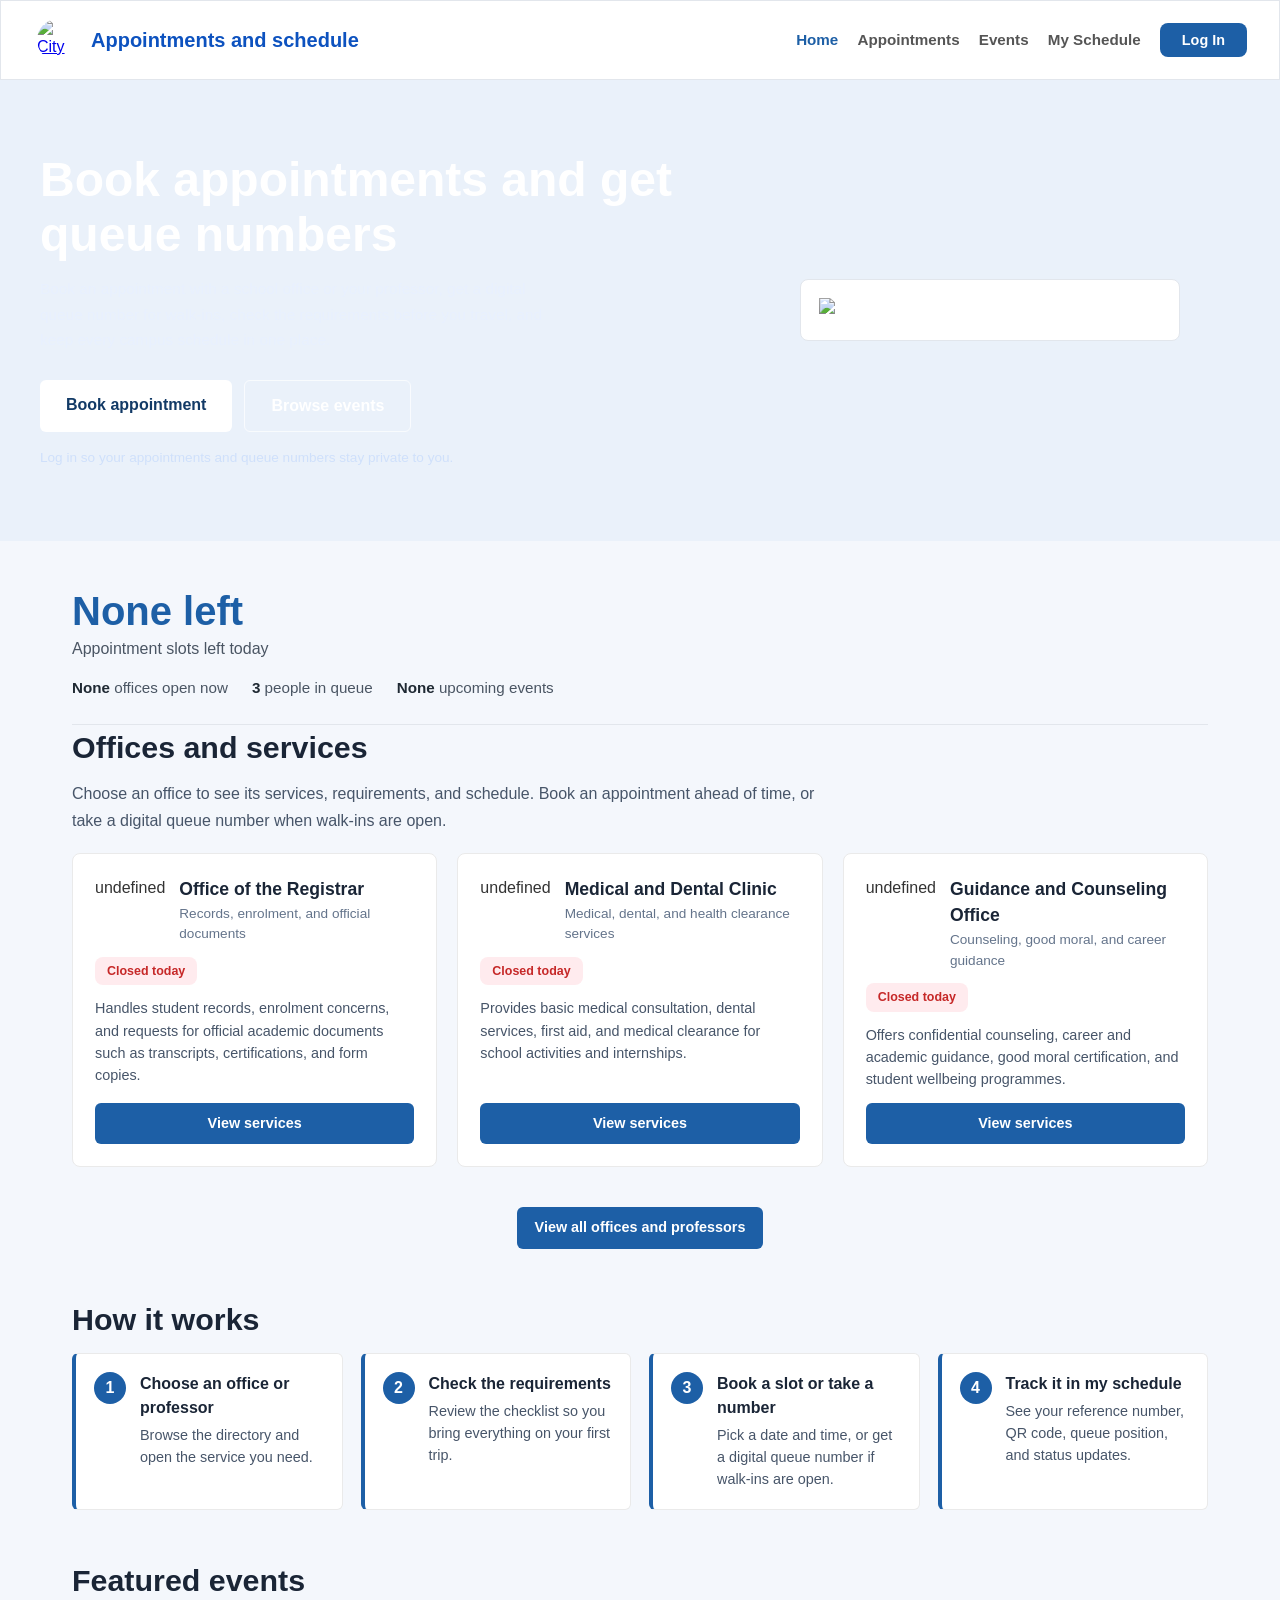
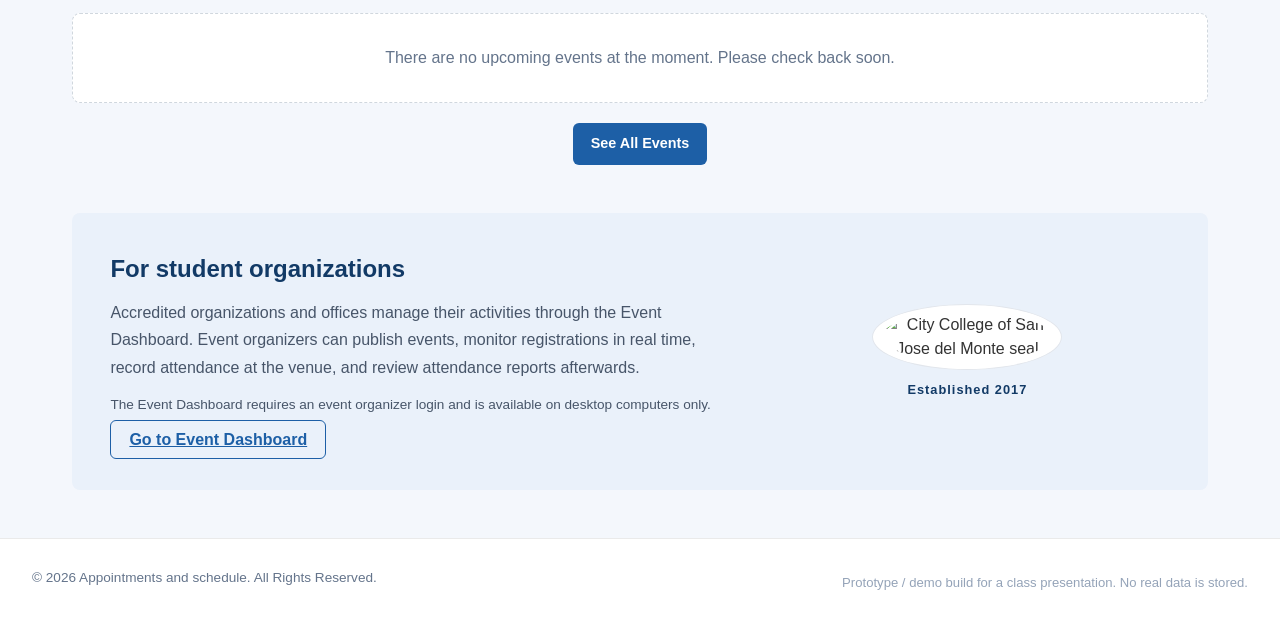
==== index.html @ c7e44364 "Add files via upload" ====
<!DOCTYPE html>
<html lang="en">
<head>
    <meta charset="UTF-8">
    <meta name="viewport" content="width=device-width, initial-scale=1.0">
    <title>Appointments and schedule</title>
    <link rel="manifest" href="manifest.json">
    <meta name="theme-color" content="#1d5fa6">
    <link rel="stylesheet" href="style.css">
</head>
<body>

    <a class="skip-link" href="#mainContent">Skip to main content</a>

    <header class="navbar">
        <div class="logo-container">
            <a class="logo-link" href="https://ccsjdm.com" target="_blank" rel="noopener noreferrer" aria-label="Visit the City College of San Jose del Monte website">
                <img class="logo" src="assets/ccsjdm-seal.jpeg" alt="City College of San Jose del Monte official seal">
            </a>
            <span class="brand-title">Appointments and schedule</span>
        </div>

        <button class="nav-toggle" id="navToggle" aria-label="Toggle navigation" aria-expanded="false"></button>

        <nav class="nav-links" id="navLinks" aria-label="Main navigation">
            <a href="index.html" class="active">Home</a>
            <a href="services.html">Appointments</a>
            <a href="events.html">Events</a>
            <a href="my-events.html">My Schedule</a>
            <span class="nav-auth-area" id="navAuthArea"></span>
        </nav>
    </header>

    <main id="mainContent">

        <div id="reminderBannerSlot"></div>

        <section class="hero">
            <div class="hero-inner">
                <div class="hero-text">
                    <h1>Book appointments and get queue numbers</h1>
                    <p class="hero-lead">Book an appointment with a school office or your professor, get a digital queue number for walk-ins, check the requirements before you travel, and keep every campus schedule in one place.</p>
                    <div class="hero-actions">
                        <a href="services.html" class="btn-primary btn-hero">Book appointment</a>
                        <a href="events.html" class="btn-secondary btn-hero">Browse events</a>
                    </div>
                    <p class="hero-note">Log in so your appointments and queue numbers stay private to you.</p>
                </div>
                <div class="hero-brand">
                    <img src="assets/ccsjdm-wordmark.jpeg" alt="City College of San Jose del Monte">
                </div>
            </div>
        </section>

        <div class="container">

            <section class="home-summary" aria-label="Today at a glance">
                <div class="home-primary">
                    <span class="home-stat-num" id="homeSlotsToday">Loading</span>
                    <span class="home-stat-label">Appointment slots left today</span>
                </div>
                <ul class="home-secondary">
                    <li><span class="home-secondary-num" id="homeOpenOffices">Loading</span> offices open now</li>
                    <li><span class="home-secondary-num" id="homeInQueue">Loading</span> people in queue</li>
                    <li><span class="home-secondary-num" id="homeEventCount">Loading</span> upcoming events</li>
                </ul>
            </section>

            <section class="home-section" id="officesSection">
                <h2>Offices and services</h2>
                <p class="section-lead">Choose an office to see its services, requirements, and schedule. Book an appointment ahead of time, or take a digital queue number when walk-ins are open.</p>
                <div class="office-grid" id="homeOfficeGrid"></div>
                <div class="home-cta">
                    <a href="services.html" class="btn-primary">View all offices and professors</a>
                </div>
            </section>

            <section class="home-section">
                <h2>How it works</h2>
                <ol class="steps-list">
                    <li><span class="step-num">1</span><div><h4>Choose an office or professor</h4><p>Browse the directory and open the service you need.</p></div></li>
                    <li><span class="step-num">2</span><div><h4>Check the requirements</h4><p>Review the checklist so you bring everything on your first trip.</p></div></li>
                    <li><span class="step-num">3</span><div><h4>Book a slot or take a number</h4><p>Pick a date and time, or get a digital queue number if walk-ins are open.</p></div></li>
                    <li><span class="step-num">4</span><div><h4>Track it in my schedule</h4><p>See your reference number, QR code, queue position, and status updates.</p></div></li>
                </ol>
            </section>

            

            <section class="home-section">
                <h2>Featured events</h2>
                <div class="events-grid" id="featuredEventsGrid"></div>
                <div class="home-cta">
                    <a href="events.html" class="btn-primary">See All Events</a>
                </div>
            </section>

            <section class="info-split">
                <div class="info-split-text">
                    <h2>For student organizations</h2>
                    <p>Accredited organizations and offices manage their activities through the Event Dashboard. Event organizers can publish events, monitor registrations in real time, record attendance at the venue, and review attendance reports afterwards.</p>
                    <p class="info-note">The Event Dashboard requires an event organizer login and is available on desktop computers only.</p>
                    <a href="officer.html" class="btn-outline-primary">Go to Event Dashboard</a>
                </div>
                <div class="info-split-seal">
                    <img src="assets/ccsjdm-seal.jpeg" alt="City College of San Jose del Monte seal">
                    <p>Established 2017</p>
                </div>
            </section>

        </div>
    </main>

    <footer>
        <p>&copy; 2026 Appointments and schedule. All Rights Reserved.</p>
        <p class="demo-note">Prototype / demo build for a class presentation. No real data is stored.</p>
    </footer>

    <script src="app.js"></script>
    <script src="services.js"></script>
</body>
</html>
---- style.css ----
:root {
    --color-primary: #1d5fa6;
    --color-primary-dark: #123a66;
    --color-primary-hover: #174c87;
    --color-primary-soft: #eaf1fa;
    --color-primary-border: #c5d7ee;
    --color-success: #2e7d32;
    --color-success-soft: #e8f5e9;
    --color-success-border: #c8e6c9;
    --color-warning: #ef6c00;
    --color-warning-alt: #ed6c02;
    --color-warning-soft: #fff3e0;
    --color-warning-soft-alt: #fff8e1;
    --color-danger: #c62828;
    --color-danger-soft: #ffebee;
    --color-danger-border: #ef9a9a;
    --color-info: #1976d2;
    --color-bg: #f4f7fc;
    --color-surface: #ffffff;
    --color-surface-alt: #f8fafc;
    --color-surface-muted: #f1f5f9;
    --color-on-primary: #ffffff;
    --color-text: #333333;
    --color-heading: #1a2536;
    --color-body: #475569;
    --color-muted: #64748b;
    --color-faint: #94a3b8;
    --color-border: #eaeaea;
    --color-border-soft: #e2e8f0;
    --color-border-strong: #d0d7de;
    --color-nav-link: #555555;
    --shadow-sm: 0 2px 10px rgba(0, 0, 0, 0.05);
    --shadow-md: 0 4px 12px rgba(0, 0, 0, 0.05);
    --shadow-lg: 0 10px 30px rgba(0, 0, 0, 0.15);
    --overlay: rgba(15, 23, 42, 0.55);
}

* {
    box-sizing: border-box;
    margin: 0;
    padding: 0;
    font-family: 'Segoe UI', Tahoma, Geneva, Verdana, sans-serif;
}

body {
    background-color: var(--color-bg);
    color: var(--color-text);
    display: flex;
    flex-direction: column;
    min-height: 100vh;
    font-size: clamp(0.9rem, 1vw + 0.5rem, 1rem);
    line-height: 1.5;
}

img {
    max-width: 100%;
}

[hidden] {
    display: none !important;
}

.container {
    width: 100%;
    max-width: 1200px;
    margin: 1.5rem auto;
    padding: 0 clamp(1rem, 3vw, 2rem);
    flex: 1;
}

.navbar {
    background-color: var(--color-on-primary);
    display: flex;
    justify-content: space-between;
    align-items: center;
    padding: 1rem clamp(1rem, 3vw, 2rem);
    position: sticky;
    top: 0;
    z-index: 1000;
    border: 1px solid #e2e6ec;
}

.logo-container {
    display: flex;
    align-items: center;
    gap: 12px;
    text-decoration: none;
    border-radius: 6px;
    padding: 2px 4px;
}

.logo-link {
    display: flex;
    border-radius: 50%;
}

.logo-link:hover,
.logo-link:focus-visible {
    border: 1px solid #e2e6ec;
}

.logo {
    width: 42px;
    height: 42px;
    border-radius: 50%;
    flex-shrink: 0;
    object-fit: cover;
    background: var(--color-surface);
}

.brand-title {
    font-weight: 600;
    color: #0d52bf;
    font-size: clamp(1rem, 1.5vw + 0.5rem, 1.25rem);
}

.nav-links {
    display: flex;
    align-items: center;
    gap: clamp(10px, 1.5vw, 20px);
}

.nav-links a {
    text-decoration: none;
    color: var(--color-nav-link);
    font-weight: 600;
    font-size: 0.95rem;
    white-space: nowrap;
}

.nav-links a.active,
.nav-links a:hover {
    color: var(--color-primary);
}

.nav-links a.nav-link-host {
    text-decoration: none;
    color: var(--color-nav-link);
    font-weight: 600;
    font-size: 0.95rem;
}

.nav-links a.nav-link-host:hover,
.nav-links a.nav-link-host.active {
    color: var(--color-primary);
}

.host-badge {
    background: var(--color-success-soft);
    color: var(--color-success);
    border: 1px solid var(--color-success-border);
    padding: 5px 12px;
    border-radius: 8px;
    font-size: 0.8rem;
    font-weight: 600;
    white-space: nowrap;
}

.btn-logout {
    background-color: var(--color-danger-soft);
    color: var(--color-danger);
    border: 1px solid var(--color-danger-border);
    padding: 7px 14px;
    border-radius: 6px;
    font-weight: 600;
    font-size: 0.85rem;
    cursor: pointer;
    white-space: nowrap;
}

.btn-logout:hover {
    background-color: #ffcdd2;
}

.nav-toggle {
    display: none;
    background: none;
    border: none;
    font-size: 1.5rem;
    cursor: pointer;
    color: #0d52bf;
}

.search-filter-section {
    background: var(--color-primary-soft);
    padding: clamp(1rem, 2.5vw, 2rem);
    border-radius: 8px;
    margin-bottom: 2rem;
    border: 1px solid #e2e6ec;
}

.search-bar {
    display: flex;
    margin-bottom: 1.25rem;
    width: 100%;
}

.search-bar input {
    width: 100%;
    padding: 12px 16px;
    border: 1px solid var(--color-primary-border);
    border-radius: 6px 0 0 6px;
    font-size: 1rem;
    outline: none;
    background: var(--color-surface);
}

.search-bar input:focus {
    border-color: var(--color-primary);
}

.search-bar button {
    padding: 12px 24px;
    border: none;
    background-color: var(--color-primary);
    color: white;
    border-radius: 0 6px 6px 0;
    cursor: pointer;
    font-size: 1rem;
}

.search-bar button:hover {
    background-color: var(--color-primary-hover);
}

.filter-group {
    display: flex;
    flex-wrap: wrap;
    justify-content: space-between;
    align-items: center;
    gap: 15px;
}

.categories {
    display: flex;
    align-items: center;
    gap: 8px;
    flex-wrap: wrap;
}

.filter-label {
    font-weight: 600;
    color: var(--color-text);
    margin-right: 5px;
}

.chip {
    border: 1px solid var(--color-border-strong);
    background: var(--color-surface);
    padding: 6px 14px;
    border-radius: 8px;
    cursor: pointer;
    font-size: 0.875rem;
    font-weight: 600;
    color: var(--color-nav-link);
    white-space: nowrap;
}

.chip.active,
.chip:hover {
    background: var(--color-primary);
    color: white;
    border-color: var(--color-primary);
}

.dropdown-filters {
    display: flex;
    gap: 10px;
    flex-wrap: wrap;
}

.dropdown-filters select {
    padding: 8px 12px;
    border-radius: 6px;
    border: 1px solid var(--color-border-strong);
    font-size: 0.875rem;
    background: var(--color-surface);
    cursor: pointer;
}

.events-section h2 {
    margin-bottom: 1.25rem;
    color: var(--color-heading);
    font-size: clamp(1.25rem, 2vw + 0.5rem, 1.75rem);
}

.events-grid {
    display: grid;
    grid-template-columns: repeat(auto-fill, minmax(280px, 1fr));
    gap: clamp(15px, 2vw, 24px);
}

.event-card {
    background: var(--color-surface);
    border-radius: 8px;
    overflow: hidden;
    display: flex;
    flex-direction: column;
    border: 1px solid var(--color-border);
}

.event-card:hover {
    border: 1px solid #e2e6ec;
}

.event-card img {
    width: 100%;
    height: 160px;
    object-fit: cover;
}

.card-body {
    padding: 16px;
    display: flex;
    flex-direction: column;
    flex: 1;
}

.event-category-badge {
    display: inline-block;
    padding: 4px 10px;
    border-radius: 8px;
    font-size: 0.75rem;
    font-weight: 600;
    margin-bottom: 8px;
    width: fit-content;
}

.event-category-badge.seminar {
    background: #e3f2fd;
    color: var(--color-info);
}

.event-category-badge.workshop {
    background: var(--color-success-soft);
    color: var(--color-success);
}

.event-category-badge.culture {
    background: #fce4ec;
    color: #c2185b;
}

.event-category-badge.sports {
    background: var(--color-warning-soft);
    color: var(--color-warning);
}

.card-title {
    font-size: 1.1rem;
    font-weight: 600;
    margin-bottom: 8px;
    color: var(--color-heading);
}

.card-info {
    font-size: 0.85rem;
    color: var(--color-muted);
    margin-bottom: 4px;
}

.card-desc {
    font-size: 0.875rem;
    color: var(--color-body);
    margin: 10px 0;
    flex: 1;
    line-height: 1.4;
    display: -webkit-box;
    -webkit-line-clamp: 2;
    -webkit-box-orient: vertical;
    overflow: hidden;
}

.card-footer-info {
    display: flex;
    justify-content: space-between;
    align-items: center;
    margin-bottom: 12px;
    font-size: 0.8rem;
}

.slots-badge {
    padding: 3px 8px;
    border-radius: 4px;
    font-weight: 600;
}

.slots-badge.available {
    background: var(--color-success-soft);
    color: var(--color-success);
}

.slots-badge.full {
    background: var(--color-danger-soft);
    color: var(--color-danger);
}

.event-code-badge {
    display: inline-block;
    background: var(--color-primary-soft);
    color: #0d52bf;
    border: 1px solid var(--color-primary-border);
    padding: 4px 10px;
    border-radius: 6px;
    font-size: 0.8rem;
    margin-bottom: 10px;
    width: fit-content;
}

.btn-register {
    background-color: var(--color-primary);
    color: white;
    text-align: center;
    padding: 10px;
    border-radius: 6px;
    text-decoration: none;
    font-weight: 600;
    font-size: 0.9rem;
    margin-top: auto;
    border: none;
    cursor: pointer;
    display: block;
}

.btn-register:hover {
    background-color: var(--color-primary-hover);
}

.btn-register.btn-success,
.btn-register.btn-success:hover {
    background-color: var(--color-success);
    cursor: default;
}

.btn-register.btn-disabled,
.btn-register.btn-disabled:hover {
    background-color: #b0bec5;
    cursor: not-allowed;
}

.btn-primary {
    background-color: var(--color-primary);
    color: var(--color-on-primary);
    border: none;
    padding: 10px 18px;
    border-radius: 6px;
    font-weight: 600;
    font-size: 0.9rem;
    cursor: pointer;
    text-decoration: none;
    display: inline-block;
    text-align: center;
}

.btn-primary:hover {
    background-color: var(--color-primary-hover);
}

.btn-secondary {
    background-color: #f1f3f4;
    color: var(--color-text);
    padding: 8px 16px;
    border-radius: 6px;
    text-decoration: none;
    font-weight: 600;
    font-size: 0.9rem;
    border: 1px solid var(--color-border-strong);
    display: inline-block;
    cursor: pointer;
    text-align: center;
}

.btn-secondary:hover {
    background-color: #e4e6e8;
}

.btn-block {
    display: block;
    width: 100%;
}

.btn-danger-outline {
    background: transparent;
    color: var(--color-danger);
    border: 1px solid var(--color-danger);
    padding: 6px 12px;
    border-radius: 6px;
    cursor: pointer;
    font-size: 0.8rem;
    font-weight: 600;
}

.btn-danger-outline:hover {
    background: var(--color-danger-soft);
}

.btn-sm {
    padding: 6px 12px;
    font-size: 0.8rem;
}

.btn-xs {
    padding: 4px 8px;
    font-size: 0.75rem;
    border-radius: 4px;
    border: none;
    cursor: pointer;
    font-weight: 600;
}

.btn-success {
    background: var(--color-success);
    color: white;
}

.btn-warning {
    background: var(--color-warning-alt);
    color: white;
}

.btn-danger {
    background: var(--color-danger);
    color: white;
}

.btn-outline-primary {
    background: transparent;
    color: var(--color-primary);
    border: 1px solid var(--color-primary);
    padding: 8px 16px;
    border-radius: 6px;
    font-weight: 600;
    cursor: pointer;
}

.btn-outline-primary:hover {
    background: var(--color-primary-soft);
}

.back-link-container {
    margin-bottom: 1.5rem;
}

.loading-text {
    padding: 2rem;
    text-align: center;
    color: var(--color-muted);
}

.event-details-wrapper {
    background: var(--color-surface);
    border-radius: 8px;
    overflow: hidden;
    border: 1px solid var(--color-border);
}

.event-detail-image {
    width: 100%;
    height: 320px;
    object-fit: cover;
}

.event-detail-content {
    padding: clamp(1.5rem, 3vw, 2.5rem);
}

.event-meta-top {
    display: flex;
    justify-content: space-between;
    align-items: center;
    margin-bottom: 12px;
    flex-wrap: wrap;
    gap: 10px;
}

.slots-indicator {
    font-weight: 600;
    font-size: 0.9rem;
    color: var(--color-nav-link);
}

.event-title {
    font-size: clamp(1.5rem, 2.5vw, 2.2rem);
    font-weight: 600;
    color: var(--color-heading);
    margin-bottom: 6px;
}

.event-organizer-big {
    font-size: 1rem;
    color: var(--color-muted);
    margin-bottom: 2rem;
}

.event-details-grid {
    display: grid;
    grid-template-columns: repeat(auto-fit, minmax(240px, 1fr));
    gap: 20px;
    margin-bottom: 2rem;
}

.detail-item {
    display: flex;
    gap: 12px;
    align-items: flex-start;
    background: var(--color-surface-alt);
    padding: 12px 16px;
    border-radius: 6px;
    border: 1px solid var(--color-border-soft);
}

.detail-icon {
    font-size: 1.5rem;
}

.detail-item h3 {
    font-size: 0.8rem;
    color: var(--color-muted);
    margin-bottom: 2px;
}

.detail-item p {
    font-size: 0.95rem;
    font-weight: 600;
    color: var(--color-heading);
}

.section-divider {
    height: 1px;
    background: var(--color-border-soft);
    margin: 2rem 0;
}

.event-description-full {
    font-size: 1.05rem;
    line-height: 1.7;
    color: var(--color-body);
}

.requirements-list {
    list-style: none;
    padding-left: 0;
    display: grid;
    gap: 8px;
}

.requirements-list li {
    background: var(--color-surface-muted);
    padding: 10px 16px;
    border-radius: 6px;
    font-weight: 600;
    color: var(--color-body);
}

.reminder-box {
    background: #fffbeb;
    border-left: 4px solid #f59e0b;
    padding: 16px;
    border-radius: 0 6px 6px 0;
    margin-top: 1.5rem;
}

.reminder-box h4 {
    color: #b45309;
    margin-bottom: 6px;
}

.reminder-box p {
    color: #78350f;
    font-size: 0.95rem;
}

.event-action-footer {
    margin-top: 2rem;
}

.btn-register-large {
    background-color: var(--color-primary);
    color: white;
    border: none;
    width: 100%;
    padding: 16px;
    font-size: 1.1rem;
    font-weight: 600;
    border-radius: 6px;
    cursor: pointer;
    text-align: center;
}

.btn-register-large:hover {
    background-color: var(--color-primary-hover);
}

.btn-register-large:disabled {
    background-color: #b0bec5;
    cursor: not-allowed;
}

.registered-success-box {
    background: var(--color-success-soft);
    border: 1px solid var(--color-success-border);
    padding: 20px;
    border-radius: 6px;
    text-align: center;
}

.registered-success-box h3 {
    color: var(--color-success);
    margin-bottom: 8px;
}

.registered-success-box .qr-preview {
    margin: 12px auto;
}

.registered-success-box .btn-secondary {
    margin-top: 8px;
}

.highlight-code {
    background: var(--color-surface);
    padding: 4px 10px;
    border-radius: 4px;
    border: 1px dashed var(--color-success);
    font-weight: 600;
    color: #1b5e20;
}

.qr-preview {
    display: block;
    width: 120px;
    height: 120px;
    margin: 10px auto 0;
    border: 1px solid var(--color-border-soft);
    border-radius: 6px;
    background: var(--color-surface);
    padding: 6px;
}

.dashboard-header {
    display: flex;
    justify-content: space-between;
    align-items: center;
    margin-bottom: 2rem;
    flex-wrap: wrap;
    gap: 15px;
}

.subtitle {
    color: var(--color-muted);
    font-size: 0.95rem;
}

.student-profile-summary {
    display: flex;
    gap: 10px;
    align-items: center;
    flex-wrap: wrap;
}

.badge-user,
.badge-course {
    background: var(--color-primary-soft);
    color: var(--color-primary);
    padding: 6px 12px;
    border-radius: 8px;
    font-weight: 600;
    font-size: 0.85rem;
    border: 1px solid var(--color-primary-border);
}

.tabs-container {
    display: flex;
    gap: 10px;
    margin-bottom: 1.5rem;
    border-bottom: 2px solid var(--color-border-soft);
    padding-bottom: 10px;
    flex-wrap: wrap;
}

.tab-btn {
    background: transparent;
    border: none;
    padding: 10px 20px;
    font-size: 1rem;
    font-weight: 600;
    color: var(--color-muted);
    cursor: pointer;
    border-radius: 6px;
}

.tab-btn.active {
    background: var(--color-primary);
    color: white;
}

.tab-content {
    display: none;
}

.tab-content.active {
    display: block;
}

.status-pill {
    display: inline-block;
    padding: 4px 10px;
    border-radius: 8px;
    font-size: 0.75rem;
    font-weight: 600;
}

.status-pill.pending {
    background: var(--color-warning-soft);
    color: var(--color-warning);
}

.status-pill.attended {
    background: var(--color-success-soft);
    color: var(--color-success);
}

.status-pill.late {
    background: var(--color-warning-soft-alt);
    color: #f57f17;
}

.status-pill.absent {
    background: var(--color-danger-soft);
    color: var(--color-danger);
}

.status-pill.excused {
    background: #e3f2fd;
    color: #1565c0;
}

.status-pill.active {
    background: #e3f2fd;
    color: var(--color-info);
}

.qr-container-mini {
    display: flex;
    align-items: center;
    gap: 10px;
    background: var(--color-surface-alt);
    padding: 8px 12px;
    border-radius: 6px;
    margin: 12px 0;
    border: 1px solid var(--color-border-soft);
}

.qr-container-mini img {
    width: 48px;
    height: 48px;
    object-fit: contain;
}

.qr-hint {
    font-size: 0.75rem;
    color: var(--color-muted);
}

.card-actions-row {
    display: flex;
    gap: 10px;
    margin-top: auto;
}

.empty-state {
    grid-column: 1 / -1;
    background: var(--color-surface);
    border: 1px dashed var(--color-border-strong);
    border-radius: 8px;
    padding: 3rem 2rem;
    text-align: center;
}

.empty-state h3 {
    color: var(--color-heading);
    margin-bottom: 6px;
}

.empty-state p {
    color: var(--color-muted);
    margin-bottom: 16px;
}

.no-events {
    grid-column: 1 / -1;
    text-align: center;
    color: var(--color-muted);
    background: var(--color-surface);
    border: 1px dashed var(--color-border-strong);
    border-radius: 8px;
    padding: 2rem;
}

.error-state {
    padding: 3rem 2rem;
    text-align: center;
}

.error-state h3 {
    color: var(--color-danger);
    margin-bottom: 6px;
}

.error-state p {
    color: var(--color-muted);
    margin-bottom: 16px;
}

.table-responsive {
    width: 100%;
    overflow-x: auto;
    background: var(--color-surface);
    border-radius: 6px;
    border: 1px solid var(--color-border);
}

.attendance-table {
    width: 100%;
    border-collapse: collapse;
    text-align: left;
    font-size: 0.9rem;
}

.attendance-table th,
.attendance-table td {
    padding: 14px 16px;
    border-bottom: 1px solid var(--color-border);
}

.attendance-table th {
    background: var(--color-surface-alt);
    font-weight: 600;
    color: var(--color-heading);
    font-size: 0.75rem;
    letter-spacing: 0.5px;
}

.attendance-table tr:hover {
    background: #fdfdfd;
}

.text-center {
    text-align: center;
}

.stats-grid {
    display: grid;
    grid-template-columns: repeat(auto-fit, minmax(220px, 1fr));
    gap: 20px;
    margin-bottom: 2.5rem;
}

.stat-card {
    background: var(--color-surface);
    padding: 20px;
    border-radius: 8px;
    display: flex;
    align-items: center;
    gap: 16px;
    border: 1px solid var(--color-border);
}

.stat-info h3 {
    font-size: 1.6rem;
    font-weight: 600;
    color: var(--color-heading);
}

.stat-info p {
    font-size: 0.85rem;
    color: var(--color-muted);
    font-weight: 600;
}

.section-header-flex {
    display: flex;
    justify-content: space-between;
    align-items: center;
    margin-bottom: 1.25rem;
    flex-wrap: wrap;
    gap: 10px;
}

.search-bar-small input {
    padding: 8px 14px;
    border: 1px solid var(--color-border-strong);
    border-radius: 6px;
    font-size: 0.9rem;
    width: 240px;
    max-width: 100%;
}

.filter-dropdown-group select {
    padding: 8px 14px;
    border-radius: 6px;
    border: 1px solid var(--color-border-strong);
    font-size: 0.9rem;
    background: var(--color-surface);
    cursor: pointer;
}

.registrants-section {
    margin-top: 2.5rem;
}

.officer-actions-top {
    display: flex;
    align-items: center;
    gap: 10px;
    flex-wrap: wrap;
}

.login-gate {
    display: flex;
    justify-content: center;
    align-items: flex-start;
    padding: 3rem 0;
}

.login-card {
    background: var(--color-surface);
    border: 1px solid var(--color-border);
    border-radius: 8px;
    padding: 2.5rem;
    width: 100%;
    max-width: 420px;
    text-align: center;
}

.login-card h2 {
    color: var(--color-heading);
    margin-bottom: 8px;
}

.login-card-text {
    color: var(--color-muted);
    font-size: 0.9rem;
    margin-bottom: 1.5rem;
}

.login-card .btn-primary.btn-block {
    padding: 13px;
    font-size: 1rem;
}

.login-card .btn-secondary.btn-block {
    margin-top: 12px;
}

.desktop-only-notice {
    display: none;
    flex-direction: column;
    justify-content: center;
    align-items: center;
    text-align: center;
    background: var(--color-surface);
    border: 1px dashed var(--color-border-strong);
    border-radius: 8px;
    padding: 4rem 2rem;
    gap: 10px;
    max-width: 560px;
    margin: 3rem auto;
}

.desktop-only-notice h2 {
    color: var(--color-heading);
}

.desktop-only-notice p {
    color: var(--color-muted);
    margin-bottom: 10px;
}

.form-error {
    background: var(--color-danger-soft);
    border: 1px solid var(--color-danger-border);
    color: var(--color-danger);
    padding: 10px 14px;
    border-radius: 6px;
    font-size: 0.85rem;
    font-weight: 600;
    margin: 8px 0;
    text-align: left;
}

.field-error {
    color: var(--color-danger);
    font-size: 0.78rem;
    font-weight: 600;
}

.input-error {
    border-color: var(--color-danger) !important;
    background: #fff8f8;
}

.checkin-hero {
    background: var(--color-primary-soft);
    padding: 2rem;
    border-radius: 8px;
    margin-bottom: 2rem;
    display: flex;
    justify-content: space-between;
    align-items: center;
    flex-wrap: wrap;
    gap: 20px;
}

.checkin-event-selector select {
    padding: 10px 16px;
    border-radius: 6px;
    border: 1px solid var(--color-primary);
    font-size: 1rem;
    background: var(--color-surface);
    font-weight: 600;
    cursor: pointer;
    margin-top: 6px;
}

.checkin-grid {
    display: grid;
    grid-template-columns: 1fr 1fr;
    gap: 2rem;
}

.card {
    background: var(--color-surface);
    padding: 24px;
    border-radius: 8px;
    border: 1px solid var(--color-border);
}

.card h3 {
    margin-bottom: 1.25rem;
    color: var(--color-heading);
}

.input-tabs {
    display: flex;
    gap: 10px;
    margin-bottom: 1.5rem;
}

.checkin-tab-btn {
    flex: 1;
    padding: 10px;
    border: 1px solid var(--color-border-strong);
    background: var(--color-surface-alt);
    border-radius: 6px;
    font-weight: 600;
    cursor: pointer;
}

.checkin-tab-btn.active {
    background: var(--color-primary);
    color: white;
    border-color: var(--color-primary);
}

.input-with-button {
    display: flex;
    gap: 8px;
    margin-top: 8px;
}

.input-with-button input {
    flex: 1;
    padding: 12px;
    border: 1px solid var(--color-border-strong);
    border-radius: 6px;
    font-size: 1rem;
}

.qr-scanner-box {
    margin-top: 1.5rem;
    border: 2px dashed var(--color-border-strong);
    border-radius: 6px;
    padding: 20px;
    text-align: center;
    background: var(--color-surface-alt);
}

.scanner-viewfinder {
    position: relative;
    padding: 30px;
    margin-bottom: 12px;
    overflow: hidden;
}

.scanner-viewfinder p {
    color: var(--color-muted);
    font-size: 0.85rem;
}

.scanner-icon {
    font-size: 2.5rem;
}

.scan-line {
    position: absolute;
    top: 0;
    left: 20%;
    right: 20%;
    height: 2px;
    background: var(--color-primary);
}

.manual-results-container {
    display: grid;
    gap: 8px;
    margin-top: 12px;
}

.search-result-item {
    display: flex;
    justify-content: space-between;
    align-items: center;
    gap: 10px;
    background: var(--color-surface-alt);
    border: 1px solid var(--color-border-soft);
    border-radius: 6px;
    padding: 10px 14px;
    font-size: 0.9rem;
}

.search-result-item small {
    color: var(--color-muted);
}

.checkin-feedback-box {
    margin-top: 1.5rem;
    background: var(--color-success-soft);
    border: 1px solid var(--color-success-border);
    padding: 16px;
    border-radius: 6px;
    display: flex;
    align-items: center;
    gap: 16px;
}

.checkin-feedback-box.warning {
    background: var(--color-warning-soft-alt);
    border-color: #ffe082;
}

.checkin-feedback-box.warning .feedback-details h4 {
    color: var(--color-warning);
}

.checkin-feedback-box.warning .feedback-details p {
    color: #78350f;
}

.feedback-icon {
    font-size: 2rem;
}

.feedback-details h4 {
    color: var(--color-success);
    margin-bottom: 2px;
}

.feedback-details p {
    font-size: 0.9rem;
    color: #1b5e20;
}

.feedback-time {
    font-size: 0.75rem;
    color: var(--color-muted);
}

.live-counter-display {
    display: grid;
    grid-template-columns: repeat(2, 1fr);
    gap: 12px;
    margin-bottom: 1.5rem;
}

.counter-item {
    padding: 16px;
    border-radius: 6px;
    text-align: center;
}

.counter-item.registered {
    background: #e3f2fd;
    color: var(--color-info);
}

.counter-item.attended {
    background: var(--color-success-soft);
    color: var(--color-success);
}

.counter-item.late {
    background: var(--color-warning-soft-alt);
    color: #f57f17;
}

.counter-item.absent {
    background: var(--color-danger-soft);
    color: var(--color-danger);
}

.counter-num {
    display: block;
    font-size: 1.8rem;
    font-weight: 600;
}

.counter-label {
    font-size: 0.75rem;
    font-weight: 600;
}

.progress-bar-container {
    height: 12px;
    background: var(--color-border-soft);
    border-radius: 6px;
    overflow: hidden;
    margin-bottom: 8px;
}

.progress-bar-fill {
    height: 100%;
    width: 0;
    background: var(--color-success);
}

.progress-percentage-text {
    font-size: 0.85rem;
    color: var(--color-muted);
    margin-bottom: 1.5rem;
}

.quick-walkin-box {
    background: var(--color-surface-alt);
    padding: 16px;
    border-radius: 6px;
    border: 1px solid var(--color-border-soft);
}

.quick-walkin-box h4 {
    margin-bottom: 4px;
    color: var(--color-heading);
}

.quick-walkin-box p {
    font-size: 0.85rem;
    color: var(--color-muted);
    margin-bottom: 12px;
}

.event-attendees-section {
    margin-top: 2rem;
}

.event-attendees-section h3 {
    margin-bottom: 1rem;
    color: var(--color-heading);
}

.table-action-btns {
    display: flex;
    gap: 6px;
    flex-wrap: wrap;
}

.status-select {
    padding: 6px 10px;
    border-radius: 6px;
    border: 1px solid var(--color-border-strong);
    font-size: 0.85rem;
    background: var(--color-surface);
    cursor: pointer;
}

.modal {
    position: fixed;
    top: 0;
    left: 0;
    width: 100%;
    height: 100%;
    background: rgba(0, 0, 0, 0.5);
    display: flex;
    justify-content: center;
    align-items: center;
    z-index: 2000;
    padding: 1rem;
}

.modal-content {
    background: var(--color-surface);
    padding: 2rem;
    border-radius: 8px;
    width: 100%;
    max-width: 480px;
    max-height: 90vh;
    overflow-y: auto;
    box-shadow: 0 8px 24px rgba(15, 23, 42, 0.16);
    text-align: center;
    position: relative;
}

.modal-large {
    max-width: 680px;
    text-align: left;
}

.modal-header {
    display: flex;
    justify-content: space-between;
    align-items: center;
    margin-bottom: 1.25rem;
}

.modal-header h2 {
    color: var(--color-heading);
    font-size: 1.3rem;
}

.close-btn {
    background: none;
    border: none;
    font-size: 1.5rem;
    cursor: pointer;
    color: var(--color-muted);
    line-height: 1;
}

.close-btn:hover {
    color: var(--color-danger);
}

.success-icon {
    font-size: 3rem;
    margin-bottom: 10px;
}

.code-display-box {
    background: var(--color-surface-alt);
    border: 1px dashed var(--color-border-strong);
    padding: 12px;
    border-radius: 6px;
    margin: 15px 0;
}

.label-small {
    font-size: 0.75rem;
    letter-spacing: 0.5px;
    color: var(--color-muted);
    font-weight: 600;
}

.code-text {
    font-size: 1.4rem;
    color: var(--color-primary);
    display: block;
    margin-top: 4px;
}

.modal-instruction {
    font-size: 0.85rem;
    color: var(--color-muted);
    margin-bottom: 20px;
}

.form-grid {
    display: grid;
    grid-template-columns: repeat(auto-fit, minmax(260px, 1fr));
    gap: 15px;
}

.form-group {
    display: flex;
    flex-direction: column;
    gap: 6px;
    text-align: left;
    margin-bottom: 12px;
}

.form-group.full-width {
    grid-column: 1 / -1;
}

.form-group label {
    font-weight: 600;
    font-size: 0.85rem;
    color: var(--color-body);
}

.form-group input,
.form-group select,
.form-group textarea {
    padding: 10px;
    border: 1px solid var(--color-border-strong);
    border-radius: 6px;
    font-size: 0.95rem;
    font-family: inherit;
}

.form-group input:focus,
.form-group select:focus,
.form-group textarea:focus {
    outline: none;
    border-color: var(--color-primary);
}

.modal-actions {
    display: flex;
    gap: 10px;
    justify-content: flex-end;
    margin-top: 15px;
    flex-wrap: wrap;
}

.notification-toast {
    position: fixed;
    bottom: 20px;
    right: 20px;
    padding: 12px 20px;
    border-radius: 6px;
    color: var(--color-on-primary);
    z-index: 3000;
    box-shadow: 0 8px 24px rgba(15, 23, 42, 0.16);
    font-size: 0.9rem;
    font-weight: 600;
    max-width: 320px;
    opacity: 0;
}

.notification-toast.show {
    opacity: 1;
}

.notification-toast.success {
    background-color: var(--color-success);
}

.notification-toast.error {
    background-color: var(--color-danger);
}

.notification-toast.warning {
    background-color: var(--color-warning-alt);
}

.notification-toast.info {
    background-color: var(--color-info);
}

.hero {
    background: #eaf1fa;
    color: var(--color-on-primary);
    padding: clamp(2.5rem, 6vw, 4.5rem) clamp(1rem, 3vw, 2rem);
}

.hero-inner {
    max-width: 1200px;
    margin: 0 auto;
    display: grid;
    grid-template-columns: 1.3fr 1fr;
    gap: clamp(1.5rem, 4vw, 3rem);
    align-items: center;
}

.hero-text h1 {
    font-size: clamp(1.8rem, 4vw, 3rem);
    line-height: 1.15;
    margin-bottom: 14px;
}

.hero-lead {
    font-size: clamp(0.95rem, 1.2vw, 1.1rem);
    line-height: 1.65;
    color: #e8f0fe;
    margin-bottom: 1.75rem;
    max-width: 60ch;
}

.hero-actions {
    display: flex;
    gap: 12px;
    flex-wrap: wrap;
}

.btn-hero {
    padding: 13px 26px;
    font-size: 1rem;
}

.hero-actions .btn-primary {
    background: var(--color-surface);
    color: var(--color-primary-dark);
}

.hero-actions .btn-primary:hover {
    background: #e8f0fe;
}

.hero-actions .btn-secondary {
    background: transparent;
    color: var(--color-on-primary);
    border-color: rgba(255, 255, 255, 0.7);
}

.hero-actions .btn-secondary:hover {
    background: rgba(255, 255, 255, 0.15);
}

.hero-note {
    margin-top: 1rem;
    font-size: 0.85rem;
    color: #cfe0fb;
}

.hero-brand {
    display: flex;
    justify-content: center;
}

.hero-brand img {
    width: 100%;
    max-width: 380px;
    background: var(--color-surface);
    border-radius: 8px;
    padding: 18px;
    border: 1px solid #e2e6ec;
}

.home-section {
    margin-bottom: 3rem;
}

.home-section h2 {
    font-size: clamp(1.3rem, 2vw + 0.5rem, 1.9rem);
    color: var(--color-heading);
    margin-bottom: 10px;
}

.section-lead {
    color: var(--color-body);
    max-width: 85ch;
    line-height: 1.7;
    margin-bottom: 1.75rem;
}

.purpose-grid {
    display: grid;
    grid-template-columns: repeat(auto-fit, minmax(260px, 1fr));
    gap: 20px;
}

.purpose-card {
    background: var(--color-surface);
    border: 1px solid var(--color-border);
    border-radius: 8px;
    padding: 24px;
}

.purpose-icon {
    font-size: 2rem;
    margin-bottom: 10px;
}

.purpose-card h3 {
    color: var(--color-heading);
    margin-bottom: 8px;
}

.purpose-card p {
    color: var(--color-body);
    font-size: 0.93rem;
    line-height: 1.6;
}

.steps-list {
    list-style: none;
    display: grid;
    grid-template-columns: repeat(auto-fit, minmax(260px, 1fr));
    gap: 18px;
    padding: 0;
}

.steps-list li {
    display: flex;
    gap: 14px;
    align-items: flex-start;
    background: var(--color-surface);
    border: 1px solid var(--color-border);
    border-left: 4px solid var(--color-primary);
    border-radius: 6px;
    padding: 18px;
}

.step-num {
    flex-shrink: 0;
    width: 32px;
    height: 32px;
    border-radius: 50%;
    background: var(--color-primary);
    color: var(--color-on-primary);
    display: flex;
    align-items: center;
    justify-content: center;
    font-weight: 600;
}

.steps-list h4 {
    color: var(--color-heading);
    margin-bottom: 4px;
}

.steps-list p {
    color: var(--color-body);
    font-size: 0.9rem;
    line-height: 1.55;
}

.home-cta {
    margin-top: 1.5rem;
    text-align: center;
}

.info-split {
    display: grid;
    grid-template-columns: 1.5fr 1fr;
    gap: clamp(1.5rem, 4vw, 3rem);
    align-items: center;
    background: var(--color-primary-soft);
    border-radius: 8px;
    padding: clamp(1.5rem, 3vw, 2.5rem);
    margin-bottom: 3rem;
}

.info-split-text h2 {
    color: var(--color-primary-dark);
    margin-bottom: 12px;
}

.info-split-text p {
    color: var(--color-body);
    line-height: 1.7;
    margin-bottom: 12px;
}

.info-note {
    font-size: 0.85rem;
    color: var(--color-muted);
}

.info-split-seal {
    text-align: center;
}

.info-split-seal img {
    width: 100%;
    max-width: 190px;
    border-radius: 50%;
    background: var(--color-surface);
    padding: 8px;
    border: 1px solid #e2e6ec;
}

.info-split-seal p {
    margin-top: 10px;
    font-size: 0.8rem;
    font-weight: 600;
    letter-spacing: 1px;
    color: var(--color-primary-dark);
}

.page-heading {
    margin-bottom: 1.5rem;
}

.page-heading h1 {
    font-size: clamp(1.5rem, 3vw, 2.2rem);
    color: var(--color-heading);
    margin-bottom: 6px;
}

.result-count {
    font-size: 0.88rem;
    color: var(--color-muted);
    font-weight: 600;
}

.checkin-toolbar {
    display: flex;
    justify-content: space-between;
    align-items: center;
    gap: 12px;
    flex-wrap: wrap;
    margin-bottom: 1.5rem;
}

.checkin-toolbar-right {
    display: flex;
    align-items: center;
    gap: 10px;
}

@media (max-width: 860px) {
    .hero-inner,
    .info-split {
        grid-template-columns: 1fr;
    }

    .hero-brand {
        order: -1;
    }

    .hero-brand img {
        max-width: 300px;
    }

}

.nav-auth-area {
    display: flex;
    align-items: center;
    gap: 10px;
}

.btn-login {
    background-color: var(--color-primary);
    color: var(--color-on-primary);
    border: none;
    padding: 9px 22px;
    border-radius: 8px;
    font-weight: 600;
    font-size: 0.9rem;
    cursor: pointer;
    white-space: nowrap;
}

.btn-login:hover {
    background-color: var(--color-primary-hover);
}

.nav-user {
    color: var(--color-nav-link);
    font-weight: 600;
    font-size: 0.95rem;
    white-space: nowrap;
}

.auth-modal {
    background: rgba(15, 23, 42, 0.55);
}

body.modal-open {
    overflow: hidden;
}

.auth-choice-content {
    max-width: 420px;
    position: relative;
    padding-top: 2.25rem;
}

.auth-close {
    position: absolute;
    top: 12px;
    right: 14px;
}

.auth-choice-content h2 {
    color: var(--color-heading);
    margin-bottom: 6px;
}

.auth-choice-text {
    color: var(--color-muted);
    font-size: 0.9rem;
    margin-bottom: 1.5rem;
}

.auth-choice-buttons {
    display: grid;
    gap: 12px;
}

.auth-choice-btn {
    display: grid;
    gap: 2px;
    text-align: left;
    background: var(--color-surface);
    border: 1px solid var(--color-border-strong);
    border-radius: 6px;
    padding: 16px 18px 16px 56px;
    cursor: pointer;
    position: relative;
}

.auth-choice-btn:hover {
    border-color: var(--color-primary);
    background: #f5f9ff;
}

.auth-choice-label {
    font-weight: 600;
    color: var(--color-heading);
    font-size: 1rem;
}

.auth-choice-sub {
    font-size: 0.8rem;
    color: var(--color-muted);
}

.directory-tabs {
    display: flex;
    gap: 10px;
    flex-wrap: wrap;
}

.directory-tab {
    flex: 1;
    min-width: 200px;
    padding: 12px 18px;
    border: 1px solid var(--color-primary-border);
    background: var(--color-surface);
    border-radius: 6px;
    font-weight: 600;
    font-size: 0.92rem;
    color: var(--color-body);
    cursor: pointer;
}

.directory-tab:hover {
    border-color: var(--color-primary);
    color: var(--color-primary);
}

.directory-tab.active {
    background: var(--color-primary);
    border-color: var(--color-primary);
    color: var(--color-on-primary);
}

.directory-filter-row {
    display: flex;
    align-items: center;
    gap: 12px;
    flex-wrap: wrap;
}

.directory-filter-row select {
    padding: 8px 14px;
    border-radius: 6px;
    border: 1px solid var(--color-border-strong);
    font-size: 0.9rem;
    background: var(--color-surface);
    cursor: pointer;
}

.office-grid {
    display: grid;
    grid-template-columns: repeat(auto-fill, minmax(320px, 1fr));
    gap: 20px;
    margin-bottom: 2.5rem;
}

.office-card,
.faculty-card {
    background: var(--color-surface);
    border: 1px solid var(--color-border);
    border-radius: 8px;
    padding: 22px;
    display: flex;
    flex-direction: column;
    gap: 12px;
}

.office-card:hover,
.faculty-card:hover {
    border: 1px solid #e2e6ec;
}

.office-card-head,
.faculty-head {
    display: flex;
    gap: 14px;
    align-items: flex-start;
}

.faculty-avatar {
    width: 48px;
    height: 48px;
    border-radius: 50%;
    background: var(--color-primary);
    color: var(--color-on-primary);
    display: flex;
    align-items: center;
    justify-content: center;
    font-weight: 600;
    font-size: 1.05rem;
    flex-shrink: 0;
}

.office-card-head h3,
.faculty-head h3 {
    color: var(--color-heading);
    font-size: 1.1rem;
    margin-bottom: 2px;
}

.office-tagline,
.faculty-position {
    font-size: 0.85rem;
    color: var(--color-muted);
}

.faculty-department {
    font-size: 0.8rem;
    color: var(--color-faint);
}

.office-status {
    width: fit-content;
    font-size: 0.78rem;
    font-weight: 600;
    padding: 5px 12px;
    border-radius: 8px;
}

.office-status.open {
    background: var(--color-success-soft);
    color: var(--color-success);
}

.office-status.closed {
    background: var(--color-danger-soft);
    color: var(--color-danger);
}

.office-status.break {
    background: var(--color-warning-soft-alt);
    color: var(--color-warning);
}

.office-desc {
    font-size: 0.9rem;
    color: var(--color-body);
    line-height: 1.55;
}

.office-meta {
    list-style: none;
    padding: 0;
    display: grid;
    gap: 5px;
}

.office-meta li {
    font-size: 0.83rem;
    color: var(--color-body);
}

.office-queue-chip {
    background: var(--color-primary-soft);
    color: var(--color-primary-dark);
    border: 1px solid var(--color-primary-border);
    border-radius: 6px;
    padding: 8px 12px;
    font-size: 0.82rem;
    font-weight: 600;
    width: fit-content;
}

.office-queue-chip.muted {
    background: var(--color-surface-muted);
    color: var(--color-body);
    border-color: var(--color-border-soft);
}

.office-services {
    display: flex;
    flex-wrap: wrap;
    gap: 6px;
}

.service-pill {
    background: var(--color-surface-muted);
    color: var(--color-body);
    border: 1px solid var(--color-border-soft);
    border-radius: 8px;
    padding: 4px 10px;
    font-size: 0.75rem;
    font-weight: 600;
}

.service-pill.more {
    background: var(--color-primary-soft);
    color: var(--color-primary);
    border-color: var(--color-primary-border);
}

.office-card .btn-primary,
.faculty-card .btn-primary {
    margin-top: auto;
}

footer {
    background: var(--color-surface);
    padding: 1.5rem clamp(1rem, 3vw, 2rem);
    display: flex;
    flex-wrap: wrap;
    justify-content: space-between;
    align-items: center;
    gap: 10px;
    border-top: 1px solid var(--color-border);
    font-size: 0.85rem;
    color: var(--color-muted);
    margin-top: auto;
}

footer a {
    color: var(--color-muted);
    text-decoration: none;
    margin-left: 15px;
}

footer a:hover {
    color: var(--color-primary);
}

@media (max-width: 900px) {
    .checkin-grid {
        grid-template-columns: 1fr;
    }

}

@media (max-width: 768px) {
    .nav-toggle {
        display: block;
    }

    .nav-links {
        display: none;
        flex-direction: column;
        position: absolute;
        top: 100%;
        left: 0;
        width: 100%;
        background-color: var(--color-on-primary);
        padding: 1rem 2rem;
        box-shadow: 0 8px 24px rgba(15, 23, 42, 0.16);
        z-index: 100;
        align-items: flex-start;
        gap: 15px;
    }

    .nav-links.show {
        display: flex;
    }

    .filter-group {
        flex-direction: column;
        align-items: stretch;
    }

    .dropdown-filters {
        width: 100%;
    }

    .dropdown-filters select {
        flex: 1;
    }

    .checkin-hero {
        flex-direction: column;
        align-items: flex-start;
    }

    .checkin-event-selector {
        width: 100%;
    }

    .checkin-event-selector select {
        width: 100%;
    }

}

@media (max-width: 480px) {
    .events-grid {
        grid-template-columns: 1fr;
    }

    .categories {
        overflow-x: auto;
        padding-bottom: 5px;
        white-space: nowrap;
    }

    footer {
        flex-direction: column;
        text-align: center;
    }

    .modal-content {
        padding: 1.5rem;
    }

    .modal-actions {
        flex-direction: column-reverse;
    }

    .modal-actions .btn-primary,
    .modal-actions .btn-secondary {
        width: 100%;
    }

}

html.device-blocked #desktopOnlyNotice {
    display: flex;
}

html.device-blocked #hostLoginGate,
html.device-blocked #officerMain,
html.device-blocked #loginModal {
    display: none !important;
}

.skip-link {
    position: absolute;
    left: -9999px;
    top: 0;
    z-index: 200;
    background: var(--color-primary);
    color: var(--color-on-primary);
    padding: 10px 18px;
    border-radius: 0 0 6px 0;
    font-weight: 600;
}

.skip-link:focus {
    left: 0;
}

:focus-visible {
    outline: 3px solid var(--color-primary);
    outline-offset: 2px;
}

.demo-note {
    font-size: 0.82rem;
    color: var(--color-faint);
    margin-top: 10px;
}

.auth-note {
    font-size: 0.88rem;
    color: var(--color-body);
    margin: 6px 0 2px;
}

.breadcrumbs {
    display: flex;
    gap: 8px;
    align-items: center;
    font-size: 0.9rem;
    color: var(--color-muted);
    margin-bottom: 18px;
    flex-wrap: wrap;
}

.breadcrumbs a {
    color: var(--color-primary);
    text-decoration: none;
}

.breadcrumbs a:hover {
    text-decoration: underline;
}

.service-hero {
    background: var(--color-surface);
    border: 1px solid var(--color-border-soft);
    border-radius: 8px;
    padding: 26px;
    margin-bottom: 24px;
}

.service-hero-main {
    display: flex;
    gap: 18px;
    align-items: flex-start;
}

.service-hero h1 {
    font-size: 1.6rem;
    color: var(--color-heading);
    margin-bottom: 4px;
}

.service-hero-sub {
    color: var(--color-body);
    margin-bottom: 8px;
}

.service-list {
    display: grid;
    gap: 18px;
}

.service-item {
    background: var(--color-surface);
    border: 1px solid var(--color-border-soft);
    border-radius: 8px;
    padding: 22px;
}

.service-item-head {
    display: flex;
    justify-content: space-between;
    gap: 14px;
    align-items: flex-start;
}

.service-item-head h2 {
    font-size: 1.15rem;
    color: var(--color-heading);
}

.service-item-desc {
    color: var(--color-body);
    font-size: 0.94rem;
    margin-top: 4px;
}

.service-mode {
    background: var(--color-primary-soft);
    color: var(--color-primary-dark);
    border: 1px solid var(--color-primary-border);
    border-radius: 6px;
    padding: 4px 12px;
    font-size: 0.78rem;
    font-weight: 600;
    white-space: nowrap;
}

.service-item-grid {
    display: grid;
    grid-template-columns: repeat(auto-fit, minmax(200px, 1fr));
    gap: 14px;
    margin: 16px 0;
}

.requirements-block {
    background: var(--color-surface-alt);
    border: 1px solid var(--color-border-soft);
    border-radius: 6px;
    padding: 14px 16px;
}

.requirements-list {
    margin: 8px 0 0 18px;
    color: var(--color-body);
    font-size: 0.92rem;
}

.requirements-list li {
    margin-bottom: 4px;
}

.service-actions {
    display: flex;
    gap: 10px;
    margin-top: 16px;
    flex-wrap: wrap;
}

.btn-outline-primary {
    background: transparent;
    color: var(--color-primary);
    border: 1px solid var(--color-primary);
    border-radius: 6px;
    padding: 10px 18px;
    font-weight: 600;
    cursor: pointer;
}

.btn-outline-primary:hover {
    background: var(--color-primary-soft);
}

.slot-grid {
    display: grid;
    grid-template-columns: repeat(auto-fill, minmax(104px, 1fr));
    gap: 8px;
    margin-top: 8px;
}

.slot-btn {
    background: var(--color-surface-alt);
    border: 1px solid var(--color-border-strong);
    border-radius: 6px;
    padding: 9px 4px;
    cursor: pointer;
    font-size: 0.88rem;
    color: var(--color-text);
}

.slot-btn:hover {
    border-color: var(--color-primary);
    color: var(--color-primary);
}

.slot-btn.selected {
    background: var(--color-primary);
    border-color: var(--color-primary);
    color: var(--color-on-primary);
    font-weight: 600;
}

.slot-empty {
    color: var(--color-muted);
    font-size: 0.92rem;
    padding: 10px 0;
}

.booking-target {
    color: var(--color-body);
    margin-bottom: 14px;
}

.modal-large {
    max-width: 720px;
}

.checkbox-row {
    display: flex;
    gap: 10px;
    align-items: flex-start;
    font-size: 0.92rem;
    color: var(--color-body);
    margin: 10px 0;
}

.queue-number-display {
    font-size: 3rem;
    font-weight: 600;
    color: var(--color-primary);
    text-align: center;
    margin: 10px 0;
    letter-spacing: 2px;
}

.confirmation-meta {
    list-style: none;
    text-align: left;
    margin: 14px auto;
    max-width: 380px;
    color: var(--color-body);
    font-size: 0.93rem;
}

.confirmation-meta li {
    padding: 5px 0;
    border-bottom: 1px dashed var(--color-border);
}

.qr-preview {
    width: 120px;
    height: 120px;
    display: block;
    margin: 10px auto 0;
}

.next-item-card {
    background: var(--color-primary-soft);
    border: 1px solid var(--color-primary-border);
    border-radius: 8px;
    padding: 20px 22px;
    margin-bottom: 20px;
}

.next-item-label {
    font-size: 0.8rem;
    letter-spacing: 0.06em;
    color: var(--color-primary-dark);
    font-weight: 600;
}

.next-item-body {
    display: flex;
    gap: 18px;
    align-items: center;
    margin-top: 8px;
    flex-wrap: wrap;
}

.next-item-code {
    font-size: 1.6rem;
    color: var(--color-primary-dark);
}

.next-item-title {
    font-weight: 600;
    color: var(--color-heading);
}

.next-item-sub {
    color: var(--color-body);
    font-size: 0.9rem;
}

.schedule-list {
    display: grid;
    gap: 16px;
}

.schedule-item {
    background: var(--color-surface);
    border: 1px solid var(--color-border-soft);
    border-radius: 8px;
    padding: 20px;
    display: flex;
    justify-content: space-between;
    gap: 20px;
    flex-wrap: wrap;
}

.schedule-item.compact {
    padding: 16px 20px;
}

.schedule-item-main {
    flex: 1 1 320px;
}

.schedule-item-main h3 {
    color: var(--color-heading);
    margin: 6px 0 2px;
}

.schedule-item-side {
    text-align: center;
}

.schedule-sub {
    color: var(--color-body);
    font-size: 0.92rem;
}

.schedule-meta {
    list-style: none;
    margin: 10px 0;
    font-size: 0.9rem;
    color: var(--color-body);
}

.schedule-meta li {
    padding: 2px 0;
}

.schedule-note {
    font-size: 0.82rem;
    color: var(--color-muted);
    margin-top: 8px;
    max-width: 240px;
}

.schedule-kind {
    display: inline-block;
    border-radius: 6px;
    padding: 3px 12px;
    font-size: 0.74rem;
    font-weight: 600;
    letter-spacing: 0.04em;
}

.schedule-kind.appointment {
    background: var(--color-primary-soft);
    color: var(--color-primary-dark);
}

.schedule-kind.queue {
    background: var(--color-warning-soft);
    color: var(--color-warning);
}

.schedule-kind.event {
    background: var(--color-success-soft);
    color: var(--color-success);
}

.calendar-toolbar {
    display: flex;
    align-items: center;
    gap: 12px;
    flex-wrap: wrap;
    margin-bottom: 14px;
}

.calendar-toolbar h3 {
    color: var(--color-heading);
    flex: 1 1 auto;
}

.calendar-view-toggle {
    display: flex;
    gap: 6px;
}

.view-btn {
    background: var(--color-surface-alt);
    border: 1px solid var(--color-border-strong);
    border-radius: 6px;
    padding: 8px 14px;
    cursor: pointer;
    color: var(--color-text);
}

.view-btn.active {
    background: var(--color-primary);
    border-color: var(--color-primary);
    color: var(--color-on-primary);
}

.calendar-grid {
    display: grid;
    grid-template-columns: repeat(7, 1fr);
    gap: 6px;
}

.calendar-head {
    text-align: center;
    font-size: 0.78rem;
    font-weight: 600;
    color: var(--color-muted);
    padding: 6px 0;
}

.calendar-cell {
    min-height: 92px;
    background: var(--color-surface);
    border: 1px solid var(--color-border-soft);
    border-radius: 6px;
    padding: 6px;
    text-align: left;
    cursor: pointer;
    display: flex;
    flex-direction: column;
    gap: 3px;
    font: inherit;
}

.calendar-cell:hover {
    border-color: var(--color-primary);
}

.calendar-cell.outside {
    opacity: 0.45;
}

.calendar-cell.today {
    border: 2px solid var(--color-primary);
}

.calendar-date {
    font-size: 0.8rem;
    font-weight: 600;
    color: var(--color-heading);
}

.calendar-chip {
    font-size: 0.68rem;
    border-radius: 4px;
    padding: 2px 5px;
    overflow: hidden;
    text-overflow: ellipsis;
    white-space: nowrap;
    color: var(--color-on-primary);
}

.calendar-chip.appointment {
    background: var(--color-primary);
}

.calendar-chip.queue {
    background: var(--color-warning);
}

.calendar-chip.event {
    background: var(--color-success);
}

.calendar-more {
    font-size: 0.68rem;
    color: var(--color-muted);
}

.calendar-daylist {
    display: none;
    margin-top: 14px;
}

.dayline {
    background: var(--color-surface);
    border: 1px solid var(--color-border-soft);
    border-radius: 6px;
    padding: 12px 14px;
    margin-bottom: 10px;
}

.dayline h4 {
    color: var(--color-heading);
    margin-bottom: 6px;
}

.dayline-item {
    font-size: 0.9rem;
    color: var(--color-body);
    padding: 3px 0;
}

.calendar-legend {
    list-style: none;
    display: flex;
    gap: 18px;
    flex-wrap: wrap;
    margin-top: 14px;
    font-size: 0.85rem;
    color: var(--color-body);
}

.chip-dot {
    display: inline-block;
    width: 10px;
    height: 10px;
    border-radius: 50%;
    margin-right: 6px;
}

.chip-dot.appointment {
    background: var(--color-primary);
}

.chip-dot.queue {
    background: var(--color-warning);
}

.chip-dot.event {
    background: var(--color-success);
}

.star-row {
    display: flex;
    gap: 6px;
    justify-content: center;
    margin: 10px 0;
}

.star-btn {
    background: none;
    border: none;
    font-size: 2rem;
    cursor: pointer;
    color: var(--color-warning);
    line-height: 1;
}

.category-fieldset {
    border: 1px solid var(--color-border-soft);
    border-radius: 6px;
    padding: 12px 14px;
    margin: 12px 0;
}

.category-fieldset legend {
    font-size: 0.85rem;
    font-weight: 600;
    color: var(--color-heading);
    padding: 0 6px;
}

.category-grid {
    display: grid;
    grid-template-columns: repeat(auto-fit, minmax(180px, 1fr));
    gap: 2px;
}

.host-service-section {
    background: var(--color-surface);
    border: 1px solid var(--color-border-soft);
    border-radius: 8px;
    padding: 24px;
    margin-bottom: 26px;
}

.host-office-picker {
    display: flex;
    align-items: center;
    gap: 8px;
}

.host-office-picker select,
.filter-row select,
.filter-row input,
.status-select {
    padding: 9px 12px;
    border: 1px solid var(--color-border-strong);
    border-radius: 6px;
    background: var(--color-surface);
    color: var(--color-text);
    font-size: 0.9rem;
}

.filter-row {
    display: flex;
    gap: 10px;
    align-items: center;
    flex-wrap: wrap;
    margin-bottom: 16px;
    font-size: 0.9rem;
    color: var(--color-body);
}

.host-tab-btn {
    background: none;
    border: none;
    border-bottom: 3px solid transparent;
    padding: 12px 16px;
    cursor: pointer;
    font-weight: 600;
    color: var(--color-muted);
    font-size: 0.95rem;
}

.host-tab-btn.active {
    color: var(--color-primary);
    border-bottom-color: var(--color-primary);
}

.host-tab-content {
    display: none;
    padding-top: 18px;
}

.host-tab-content.active {
    display: block;
}

.queue-console {
    display: grid;
    grid-template-columns: 280px 1fr;
    gap: 20px;
}

.queue-now {
    background: var(--color-primary-soft);
    border: 1px solid var(--color-primary-border);
    border-radius: 8px;
    padding: 20px;
    text-align: center;
}

.queue-now-code {
    display: block;
    font-size: 2.6rem;
    color: var(--color-primary-dark);
    margin: 8px 0 14px;
}

.queue-row {
    display: grid;
    grid-template-columns: 70px 1fr auto auto;
    gap: 12px;
    align-items: center;
    padding: 12px 14px;
    border: 1px solid var(--color-border-soft);
    border-radius: 6px;
    margin-bottom: 10px;
    font-size: 0.92rem;
    color: var(--color-body);
}

.checkin-result {
    border-radius: 6px;
    padding: 12px 16px;
    margin-bottom: 16px;
    font-size: 0.93rem;
}

.checkin-result.success {
    background: var(--color-success-soft);
    border: 1px solid var(--color-success-border);
    color: var(--color-success);
}

.checkin-result.error {
    background: var(--color-danger-soft);
    border: 1px solid var(--color-danger-border);
    color: var(--color-danger);
}

.rating-overview {
    display: flex;
    align-items: baseline;
    gap: 12px;
    margin-bottom: 14px;
    color: var(--color-body);
}

.rating-average {
    font-size: 2.4rem;
    color: var(--color-primary);
}

.rating-bar {
    display: grid;
    grid-template-columns: 60px 1fr 30px;
    gap: 10px;
    align-items: center;
    font-size: 0.85rem;
    color: var(--color-body);
    margin-bottom: 6px;
}

.rating-track {
    background: var(--color-surface-muted);
    border-radius: 6px;
    height: 10px;
    overflow: hidden;
}

.rating-fill {
    display: block;
    height: 100%;
    background: var(--color-primary);
}

.feedback-list {
    display: grid;
    gap: 12px;
    margin-top: 18px;
}

.feedback-card {
    border: 1px solid var(--color-border-soft);
    border-radius: 6px;
    padding: 14px 16px;
}

.feedback-head {
    display: flex;
    gap: 12px;
    align-items: center;
    color: var(--color-warning);
    font-size: 0.95rem;
}

.feedback-head span {
    color: var(--color-heading);
    font-weight: 600;
}

.feedback-head small {
    color: var(--color-faint);
    margin-left: auto;
}

.feedback-tags {
    display: flex;
    gap: 6px;
    flex-wrap: wrap;
    margin: 8px 0;
}

.feedback-comment {
    color: var(--color-body);
    font-size: 0.92rem;
}

.report-chart {
    margin: 18px 0;
    background: var(--color-surface-alt);
    border: 1px solid var(--color-border-soft);
    border-radius: 8px;
    padding: 18px;
}

.bar-chart {
    display: flex;
    align-items: flex-end;
    gap: 12px;
    height: 180px;
}

.bar-col {
    flex: 1;
    display: flex;
    flex-direction: column;
    justify-content: flex-end;
    align-items: center;
    height: 100%;
    gap: 4px;
}

.bar {
    width: 100%;
    max-width: 44px;
    background: var(--color-primary);
    border-radius: 6px 6px 0 0;
}

.bar-value,
.bar-label {
    font-size: 0.75rem;
    color: var(--color-muted);
}

.bell-wrap {
    position: relative;
    display: inline-block;
}

.bell-btn {
    background: none;
    border: none;
    font-size: 1.1rem;
    cursor: pointer;
    position: relative;
    padding: 4px 6px;
}

.bell-badge {
    position: absolute;
    top: -2px;
    right: -4px;
    background: var(--color-danger);
    color: var(--color-on-primary);
    border-radius: 6px;
    font-size: 0.65rem;
    font-weight: 600;
    padding: 1px 5px;
}

.bell-dropdown {
    position: absolute;
    right: 0;
    top: 120%;
    width: 300px;
    max-height: 340px;
    overflow-y: auto;
    background: var(--color-surface);
    border: 1px solid var(--color-border-soft);
    border-radius: 6px;
    box-shadow: 0 8px 24px rgba(15, 23, 42, 0.16);
    padding: 12px;
    z-index: 60;
}

.bell-title {
    font-size: 0.9rem;
    color: var(--color-heading);
    margin-bottom: 8px;
}

.bell-item {
    border-bottom: 1px solid var(--color-border);
    padding: 8px 0;
    font-size: 0.86rem;
    color: var(--color-body);
}

.bell-item.unread {
    background: var(--color-primary-soft);
    border-radius: 6px;
    padding: 8px;
}

.bell-item small {
    color: var(--color-faint);
    font-size: 0.74rem;
}

.bell-empty {
    font-size: 0.86rem;
    color: var(--color-muted);
}

.reminder-banner {
    display: flex;
    align-items: center;
    gap: 12px;
    background: var(--color-warning-soft);
    border: 1px solid var(--color-warning);
    border-radius: 6px;
    padding: 12px 16px;
    margin-bottom: 16px;
    color: var(--color-warning);
    font-size: 0.92rem;
}

.reminder-banner p {
    flex: 1;
}

.home-cta {
    margin-top: 20px;
    text-align: center;
}

.section-lead {
    color: var(--color-body);
    margin-bottom: 18px;
}

.btn-block {
    display: block;
    width: 100%;
    text-align: center;
    margin-top: 12px;
}

.error-state {
    background: var(--color-surface);
    border: 1px solid var(--color-border-soft);
    border-radius: 8px;
    padding: 40px;
    text-align: center;
}

.error-state h3 {
    color: var(--color-heading);
    margin-bottom: 8px;
}

.error-state p {
    color: var(--color-body);
    margin-bottom: 16px;
}

@media (max-width: 900px) {
    .queue-console {
        grid-template-columns: 1fr;
    }

}

@media (max-width: 768px) {
    .calendar-grid {
        display: none;
    }

    .calendar-daylist {
        display: block;
    }

    .schedule-item {
        flex-direction: column;
    }

    .schedule-note {
        max-width: none;
    }

    .queue-row {
        grid-template-columns: 1fr;
    }

    .bell-dropdown {
        width: 260px;
    }

}

@media print {
    .navbar,
    footer,
    .no-print,
    .tabs-container,
    .dashboard-header .officer-actions-top,
    .events-management-section,
    .registrants-section,
    .reminder-banner,
    .skip-link {
        display: none !important;
    }

    body {
        background: #ffffff;
        color: #000000;
    }

    .host-tab-content {
        display: block !important;
    }

    .host-service-section {
        border: none;
        padding: 0;
    }

    .attendance-table {
        font-size: 11pt;
    }

}

.dashboard-page {
    display: grid;
    gap: 24px;
}

.faculty-profile {
    background: var(--color-surface);
    border: 1px solid var(--color-border-soft);
    border-left: 4px solid var(--color-primary);
    border-radius: 8px;
    padding: 20px 24px;
    display: grid;
    gap: 6px;
}

.faculty-profile h3 {
    color: var(--color-heading);
    font-size: 1.2rem;
}

.faculty-profile p {
    color: var(--color-body);
    font-size: 0.95rem;
}

.dashboard-section {
    display: grid;
    gap: 16px;
}

.section-header-row {
    display: flex;
    justify-content: space-between;
    align-items: center;
    gap: 16px;
    flex-wrap: wrap;
}

.section-header-row h3 {
    color: var(--color-heading);
}

.faculty-actions {
    display: flex;
    gap: 8px;
    flex-wrap: wrap;
    align-items: center;
}

@media (max-width: 768px) {
    .section-header-row {
        flex-direction: column;
        align-items: flex-start;
    }

}

.field-hint {
    color: var(--color-muted);
    font-size: 0.85rem;
    margin: 6px 0 0;
}

.banner-upload-preview {
    margin-top: 12px;
    display: grid;
    grid-template-columns: minmax(180px, 280px) 1fr;
    gap: 16px;
    align-items: center;
}

.banner-upload-preview img {
    width: 100%;
    height: 140px;
    object-fit: cover;
    border-radius: 6px;
    border: 1px solid var(--color-border-soft);
}

.banner-upload-actions {
    display: grid;
    gap: 10px;
    justify-items: start;
}

@media (max-width: 600px) {
    .banner-upload-preview {
        grid-template-columns: 1fr;
    }

}

.tabular,
.home-stat-num,
.stat-info h3,
.queue-code,
.next-item-code,
.slot-btn,
.schedule-meta,
.result-count,
.counter-value {
    font-variant-numeric: tabular-nums;
}

.home-summary {
    display: grid;
    gap: 16px;
    padding: 24px 0;
    border-bottom: 1px solid #e2e6ec;
}

.home-primary {
    display: flex;
    flex-direction: column;
    gap: 4px;
}

.home-primary .home-stat-num {
    font-size: 2.5rem;
    font-weight: 600;
    line-height: 1.1;
    color: var(--color-primary);
}

.home-primary .home-stat-label {
    color: #4a5563;
    font-size: 1rem;
}

.home-secondary {
    list-style: none;
    margin: 0;
    padding: 0;
    display: flex;
    flex-wrap: wrap;
    gap: 8px 24px;
    color: #4a5563;
    font-size: 0.95rem;
}

.home-secondary-num {
    font-weight: 600;
    color: #1f2933;
    font-variant-numeric: tabular-nums;
}

@media (min-width: 768px) {
    .home-summary {
        grid-template-columns: 1fr;
    }
}
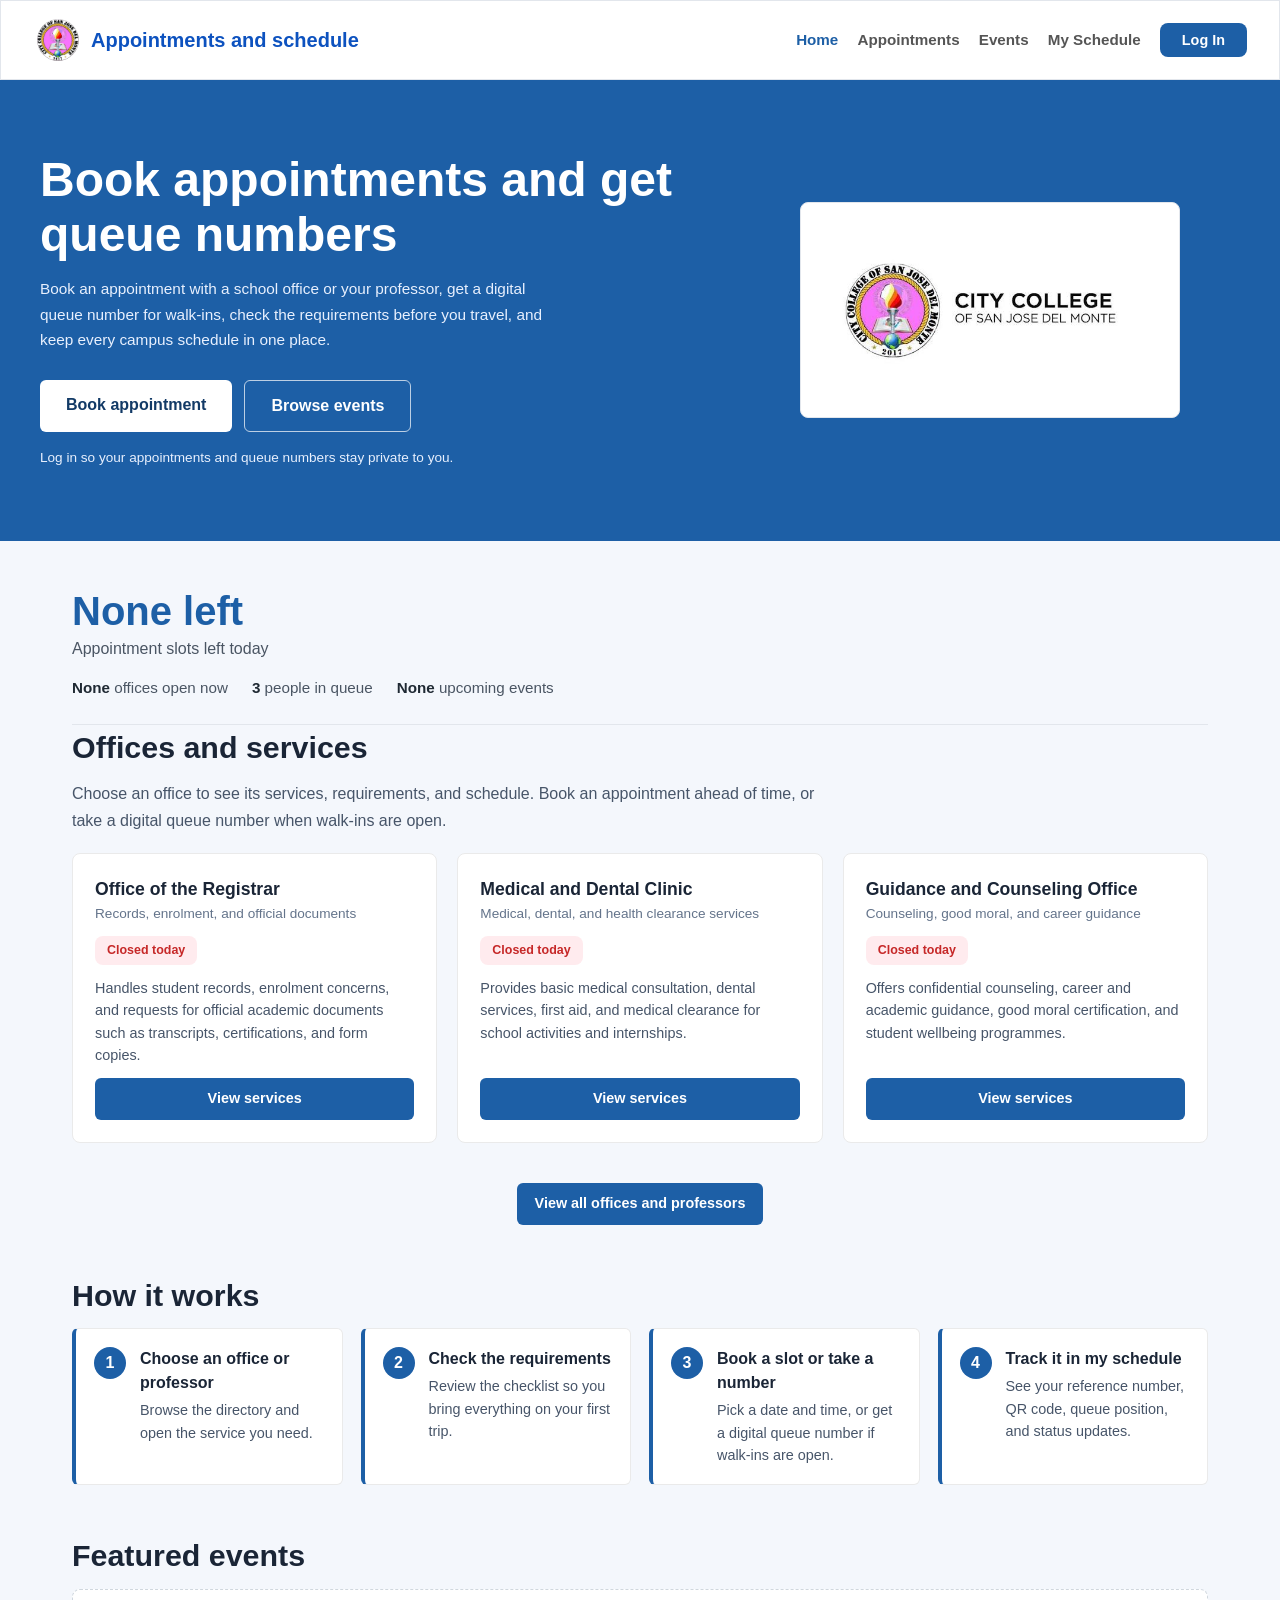
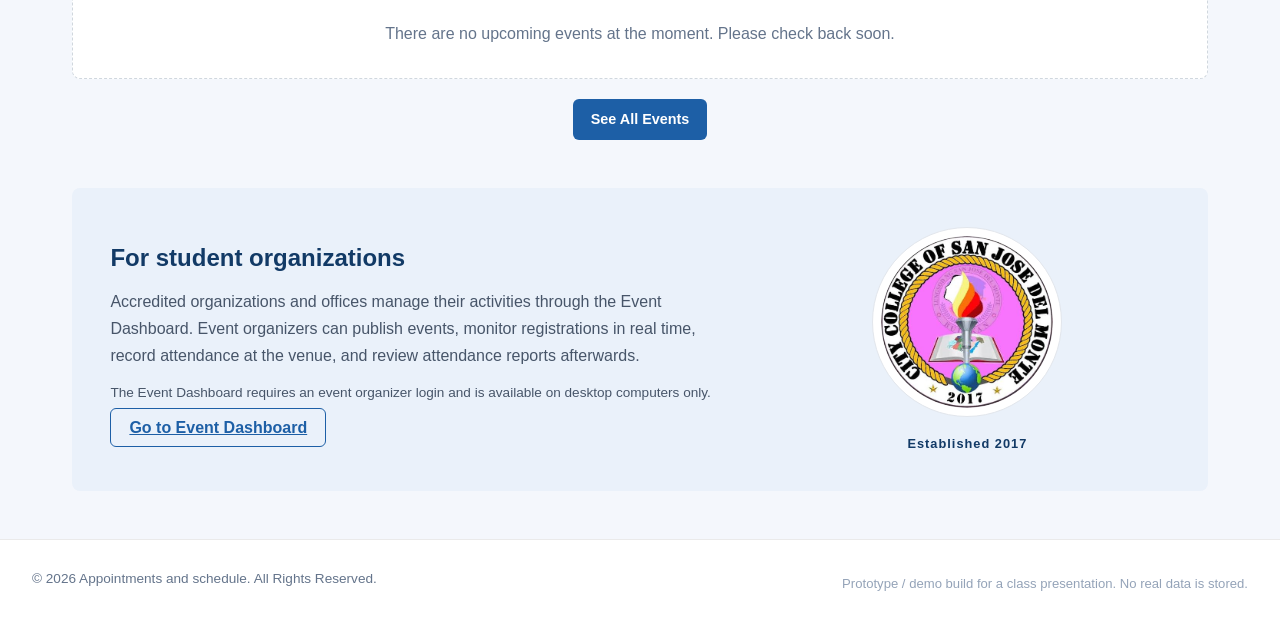
==== commit 598b01dc: "Add files via upload" ====
--- a/index.html
+++ b/index.html
@@ -20,7 +20,7 @@
             <span class="brand-title">Appointments and schedule</span>
         </div>
 
-        <button class="nav-toggle" id="navToggle" aria-label="Toggle navigation" aria-expanded="false"></button>
+        <button class="nav-toggle" id="navToggle" aria-label="Toggle navigation" aria-expanded="false"><span class="nav-toggle-bars" aria-hidden="true"><span></span><span></span><span></span></span></button>
 
         <nav class="nav-links" id="navLinks" aria-label="Main navigation">
             <a href="index.html" class="active">Home</a>
--- a/style.css
+++ b/style.css
@@ -175,10 +175,32 @@
 .nav-toggle {
     display: none;
     background: none;
-    border: none;
-    font-size: 1.5rem;
+    border: 1px solid var(--color-primary);
+    border-radius: 6px;
+    padding: 8px 10px;
     cursor: pointer;
-    color: #0d52bf;
+    color: var(--color-primary);
+}
+
+.nav-toggle-bars {
+    display: flex;
+    flex-direction: column;
+    gap: 4px;
+    width: 20px;
+}
+
+.nav-toggle-bars span {
+    display: block;
+    height: 2px;
+    background: currentColor;
+}
+
+a {
+    color: var(--color-primary);
+}
+
+a:visited {
+    color: var(--color-primary-dark);
 }
 
 .search-filter-section {
@@ -1557,7 +1579,7 @@
 }
 
 .hero {
-    background: #eaf1fa;
+    background: var(--color-primary);
     color: var(--color-on-primary);
     padding: clamp(2.5rem, 6vw, 4.5rem) clamp(1rem, 3vw, 2rem);
 }
@@ -1618,7 +1640,7 @@
 .hero-note {
     margin-top: 1rem;
     font-size: 0.85rem;
-    color: #cfe0fb;
+    color: #e8f0fe;
 }
 
 .hero-brand {
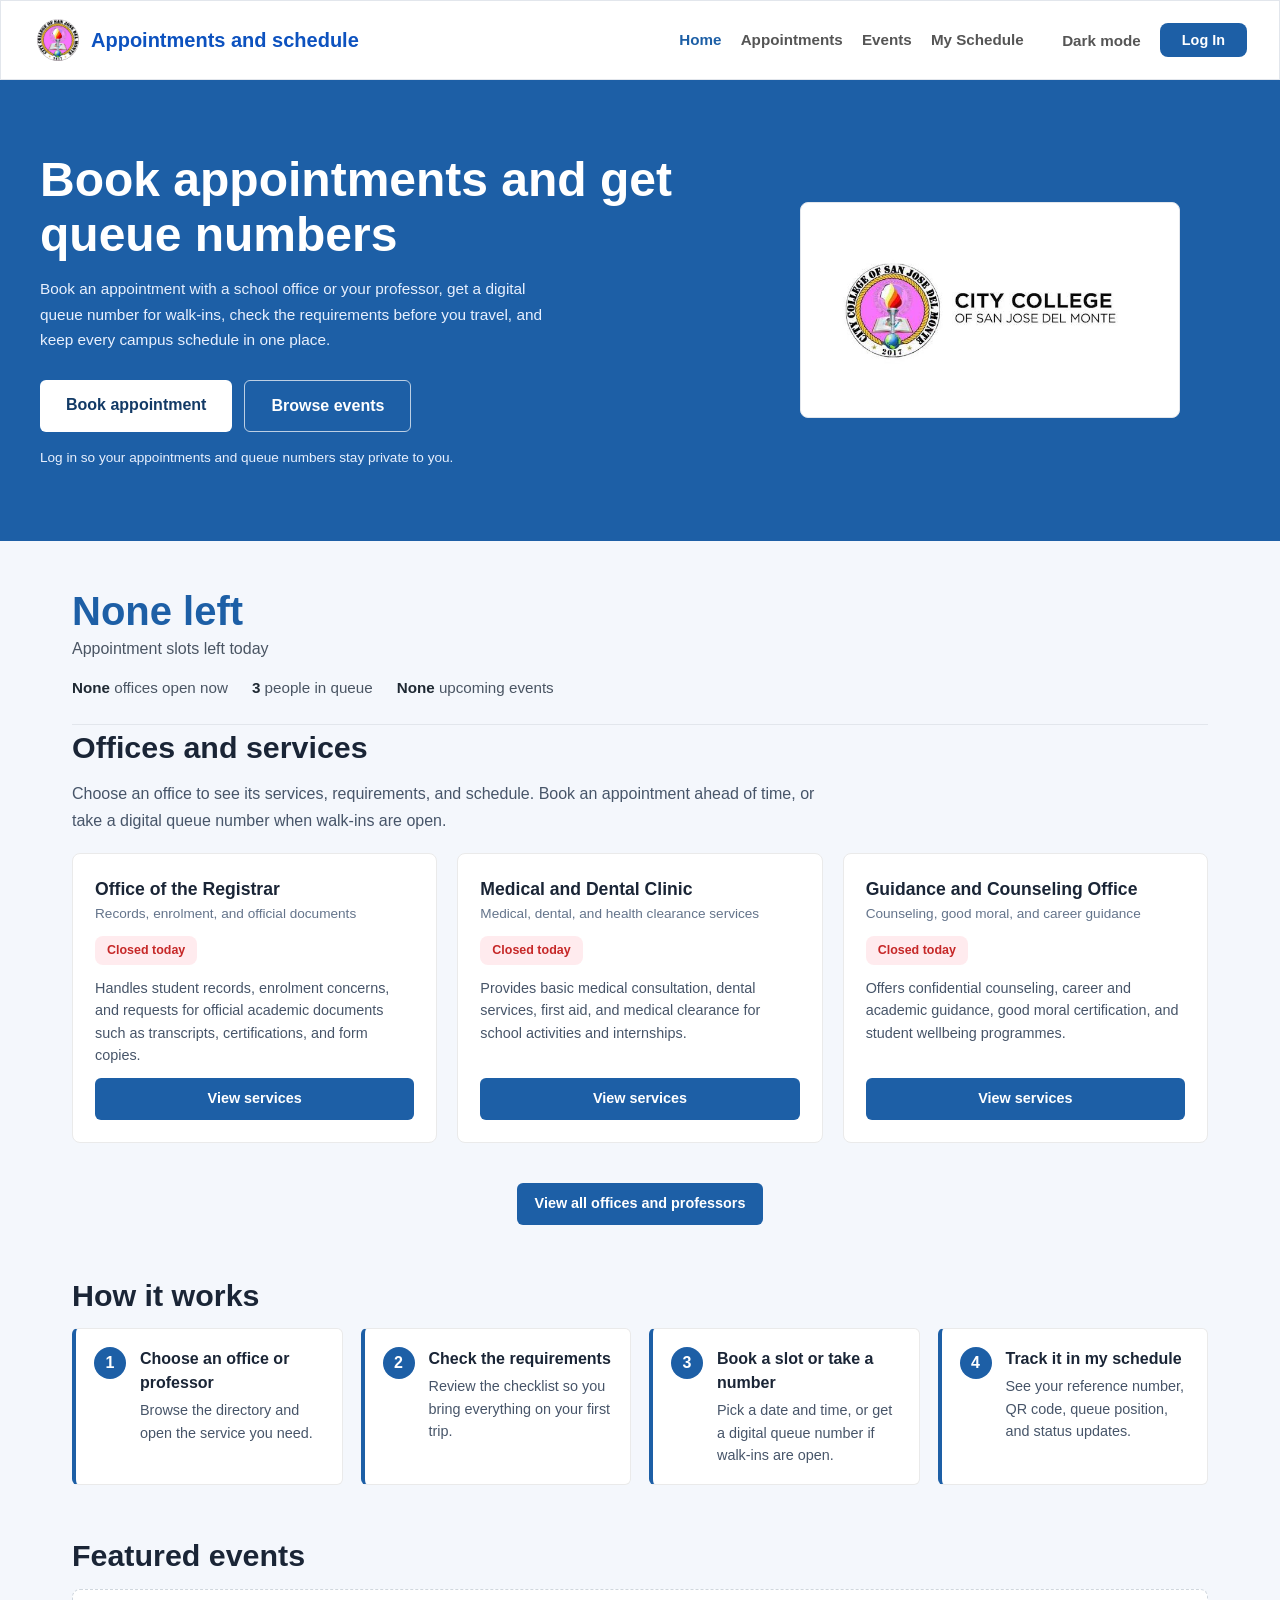
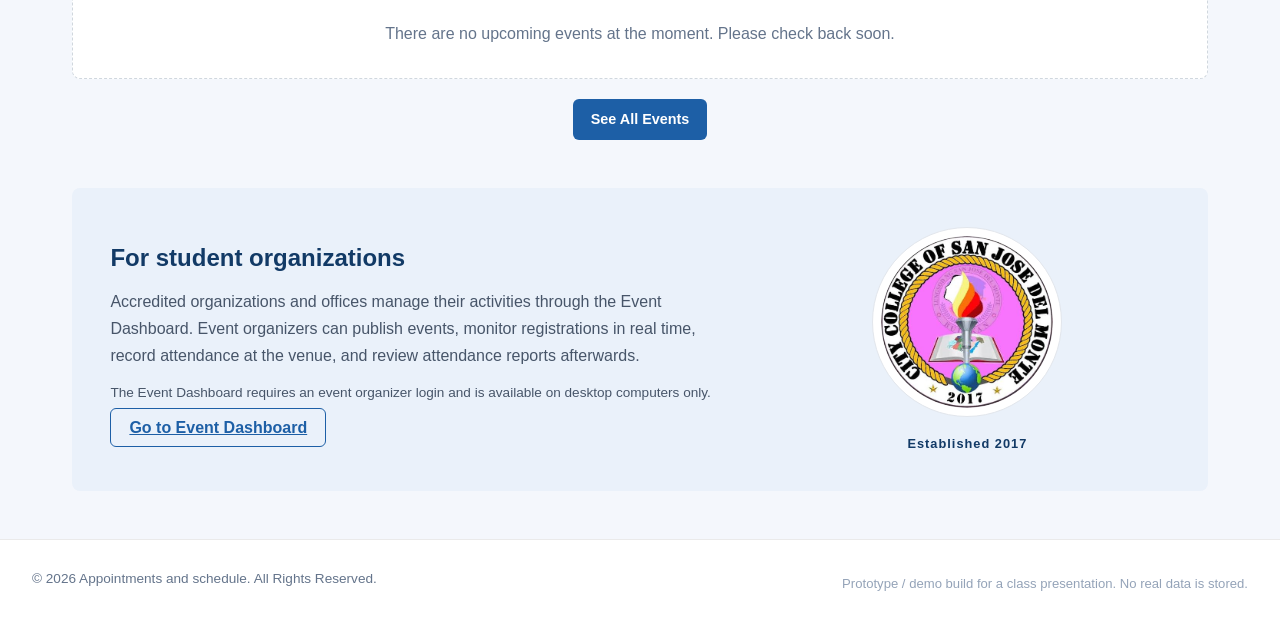
==== commit c80be92a: "Add files via upload" ====
--- a/index.html
+++ b/index.html
@@ -27,6 +27,8 @@
             <a href="services.html">Appointments</a>
             <a href="events.html">Events</a>
             <a href="my-events.html">My Schedule</a>
+            <span class="nav-role-slot" id="navRoleSlot"></span>
+            <button type="button" class="nav-text-btn" id="themeToggleBtn" aria-pressed="false">Dark mode</button>
             <span class="nav-auth-area" id="navAuthArea"></span>
         </nav>
     </header>
--- a/style.css
+++ b/style.css
@@ -1852,6 +1852,11 @@
     gap: 10px;
 }
 
+.nav-role-slot {
+    display: inline-flex;
+    align-items: center;
+}
+
 .btn-login {
     background-color: var(--color-primary);
     color: var(--color-on-primary);
@@ -3054,10 +3059,34 @@
 .bell-btn {
     background: none;
     border: none;
-    font-size: 1.1rem;
     cursor: pointer;
     position: relative;
-    padding: 4px 6px;
+    padding: 0;
+    display: inline-flex;
+    align-items: center;
+    gap: 6px;
+    color: var(--color-nav-link);
+    font-weight: 600;
+    font-size: 0.95rem;
+}
+
+.bell-btn:hover {
+    color: var(--color-primary);
+}
+
+.nav-text-btn {
+    background: none;
+    border: none;
+    padding: 0;
+    cursor: pointer;
+    color: var(--color-nav-link);
+    font-weight: 600;
+    font-size: 0.95rem;
+    white-space: nowrap;
+}
+
+.nav-text-btn:hover {
+    color: var(--color-primary);
 }
 
 .bell-badge {
@@ -3386,3 +3415,243 @@
         grid-template-columns: 1fr;
     }
 }
+
+@media (max-width: 768px) {
+    .nav-role-slot {
+        display: flex;
+        flex-direction: column;
+    }
+
+    .nav-auth-area {
+        flex-direction: column;
+        align-items: flex-start;
+        gap: 12px;
+        width: 100%;
+    }
+}
+
+html[data-theme="dark"] {
+    --color-primary: #5196e1;
+    --color-primary-dark: #87b6ea;
+    --color-primary-hover: #6ba5e6;
+    --color-primary-soft: #0c1d33;
+    --color-primary-border: #183050;
+    --color-success: #78cd7c;
+    --color-success-soft: #153017;
+    --color-success-border: #224a23;
+    --color-warning: #ff7b0d;
+    --color-warning-alt: #fd7b0f;
+    --color-warning-soft: #432900;
+    --color-warning-soft-alt: #423300;
+    --color-danger: #d73737;
+    --color-danger-soft: #3a0009;
+    --color-danger-border: #781313;
+    --color-info: #2a88e6;
+    --color-bg: #0b1729;
+    --color-surface: #141414;
+    --color-surface-alt: #0f1922;
+    --color-surface-muted: #111d28;
+    --color-on-primary: #141414;
+    --color-text: #c0c0c0;
+    --color-heading: #b6c5dc;
+    --color-body: #8e9db3;
+    --color-muted: #73839a;
+    --color-faint: #4c5c72;
+    --color-border: #262626;
+    --color-border-soft: #1b2533;
+    --color-border-strong: #2d363f;
+    --color-nav-link: #a3a3a3;
+}
+
+html[data-theme="dark"] .navbar {
+    border: 1px solid #202731;
+}
+
+html[data-theme="dark"] .logo-link:hover, html[data-theme="dark"] .logo-link:focus-visible {
+    border: 1px solid #202731;
+}
+
+html[data-theme="dark"] .brand-title {
+    color: #3880f1;
+}
+
+html[data-theme="dark"] .btn-logout:hover {
+    background-color: #530008;
+}
+
+html[data-theme="dark"] .search-filter-section {
+    border: 1px solid #202731;
+}
+
+html[data-theme="dark"] .search-bar button {
+    color: #141414;
+}
+
+html[data-theme="dark"] .chip.active, html[data-theme="dark"] .chip:hover {
+    color: #141414;
+}
+
+html[data-theme="dark"] .event-card:hover {
+    border: 1px solid #202731;
+}
+
+html[data-theme="dark"] .event-category-badge.seminar {
+    background: #04253e;
+}
+
+html[data-theme="dark"] .event-category-badge.culture {
+    background: #3b0718;
+    color: #e6387d;
+}
+
+html[data-theme="dark"] .event-code-badge {
+    color: #3880f1;
+}
+
+html[data-theme="dark"] .btn-register {
+    color: #141414;
+}
+
+html[data-theme="dark"] .btn-register.btn-disabled, html[data-theme="dark"] .btn-register.btn-disabled:hover {
+    background-color: #42525a;
+}
+
+html[data-theme="dark"] .btn-secondary {
+    background-color: #1b2023;
+}
+
+html[data-theme="dark"] .btn-secondary:hover {
+    background-color: #26292d;
+}
+
+html[data-theme="dark"] .btn-success {
+    color: #141414;
+}
+
+html[data-theme="dark"] .btn-warning {
+    color: #141414;
+}
+
+html[data-theme="dark"] .btn-danger {
+    color: #141414;
+}
+
+html[data-theme="dark"] .reminder-box {
+    background: #3a2e00;
+}
+
+html[data-theme="dark"] .reminder-box h4 {
+    color: #f58f41;
+}
+
+html[data-theme="dark"] .reminder-box p {
+    color: #eea176;
+}
+
+html[data-theme="dark"] .btn-register-large {
+    color: #141414;
+}
+
+html[data-theme="dark"] .btn-register-large:disabled {
+    background-color: #42525a;
+}
+
+html[data-theme="dark"] .highlight-code {
+    color: #90df96;
+}
+
+html[data-theme="dark"] .tab-btn.active {
+    color: #141414;
+}
+
+html[data-theme="dark"] .status-pill.late {
+    color: #ea730a;
+}
+
+html[data-theme="dark"] .status-pill.excused {
+    background: #04253e;
+    color: #398be9;
+}
+
+html[data-theme="dark"] .status-pill.active {
+    background: #04253e;
+}
+
+html[data-theme="dark"] .attendance-table tr:hover {
+    background: #161616;
+}
+
+html[data-theme="dark"] .input-error {
+    background: #2f0000;
+}
+
+html[data-theme="dark"] .checkin-tab-btn.active {
+    color: #141414;
+}
+
+html[data-theme="dark"] .checkin-feedback-box.warning {
+    border-color: #926e00;
+}
+
+html[data-theme="dark"] .checkin-feedback-box.warning .feedback-details p {
+    color: #eea176;
+}
+
+html[data-theme="dark"] .feedback-details p {
+    color: #90df96;
+}
+
+html[data-theme="dark"] .counter-item.registered {
+    background: #04253e;
+}
+
+html[data-theme="dark"] .counter-item.late {
+    color: #ea730a;
+}
+
+html[data-theme="dark"] .hero-lead {
+    color: #03173a;
+}
+
+html[data-theme="dark"] .hero-actions .btn-primary:hover {
+    background: #03173a;
+}
+
+html[data-theme="dark"] .hero-note {
+    color: #03173a;
+}
+
+html[data-theme="dark"] .hero-brand img {
+    border: 1px solid #202731;
+}
+
+html[data-theme="dark"] .info-split-seal img {
+    border: 1px solid #202731;
+}
+
+html[data-theme="dark"] .auth-choice-btn:hover {
+    background: #001431;
+}
+
+html[data-theme="dark"] .office-card:hover, html[data-theme="dark"] .faculty-card:hover {
+    border: 1px solid #202731;
+}
+
+@media print {
+    html[data-theme="dark"] body {
+        background: #141414;
+        color: #ebebeb;
+    }
+
+}
+html[data-theme="dark"] .home-primary .home-stat-label {
+    color: #94a0af;
+}
+
+html[data-theme="dark"] .home-secondary {
+    color: #94a0af;
+}
+
+html[data-theme="dark"] .home-secondary-num {
+    color: #bbc8d6;
+}
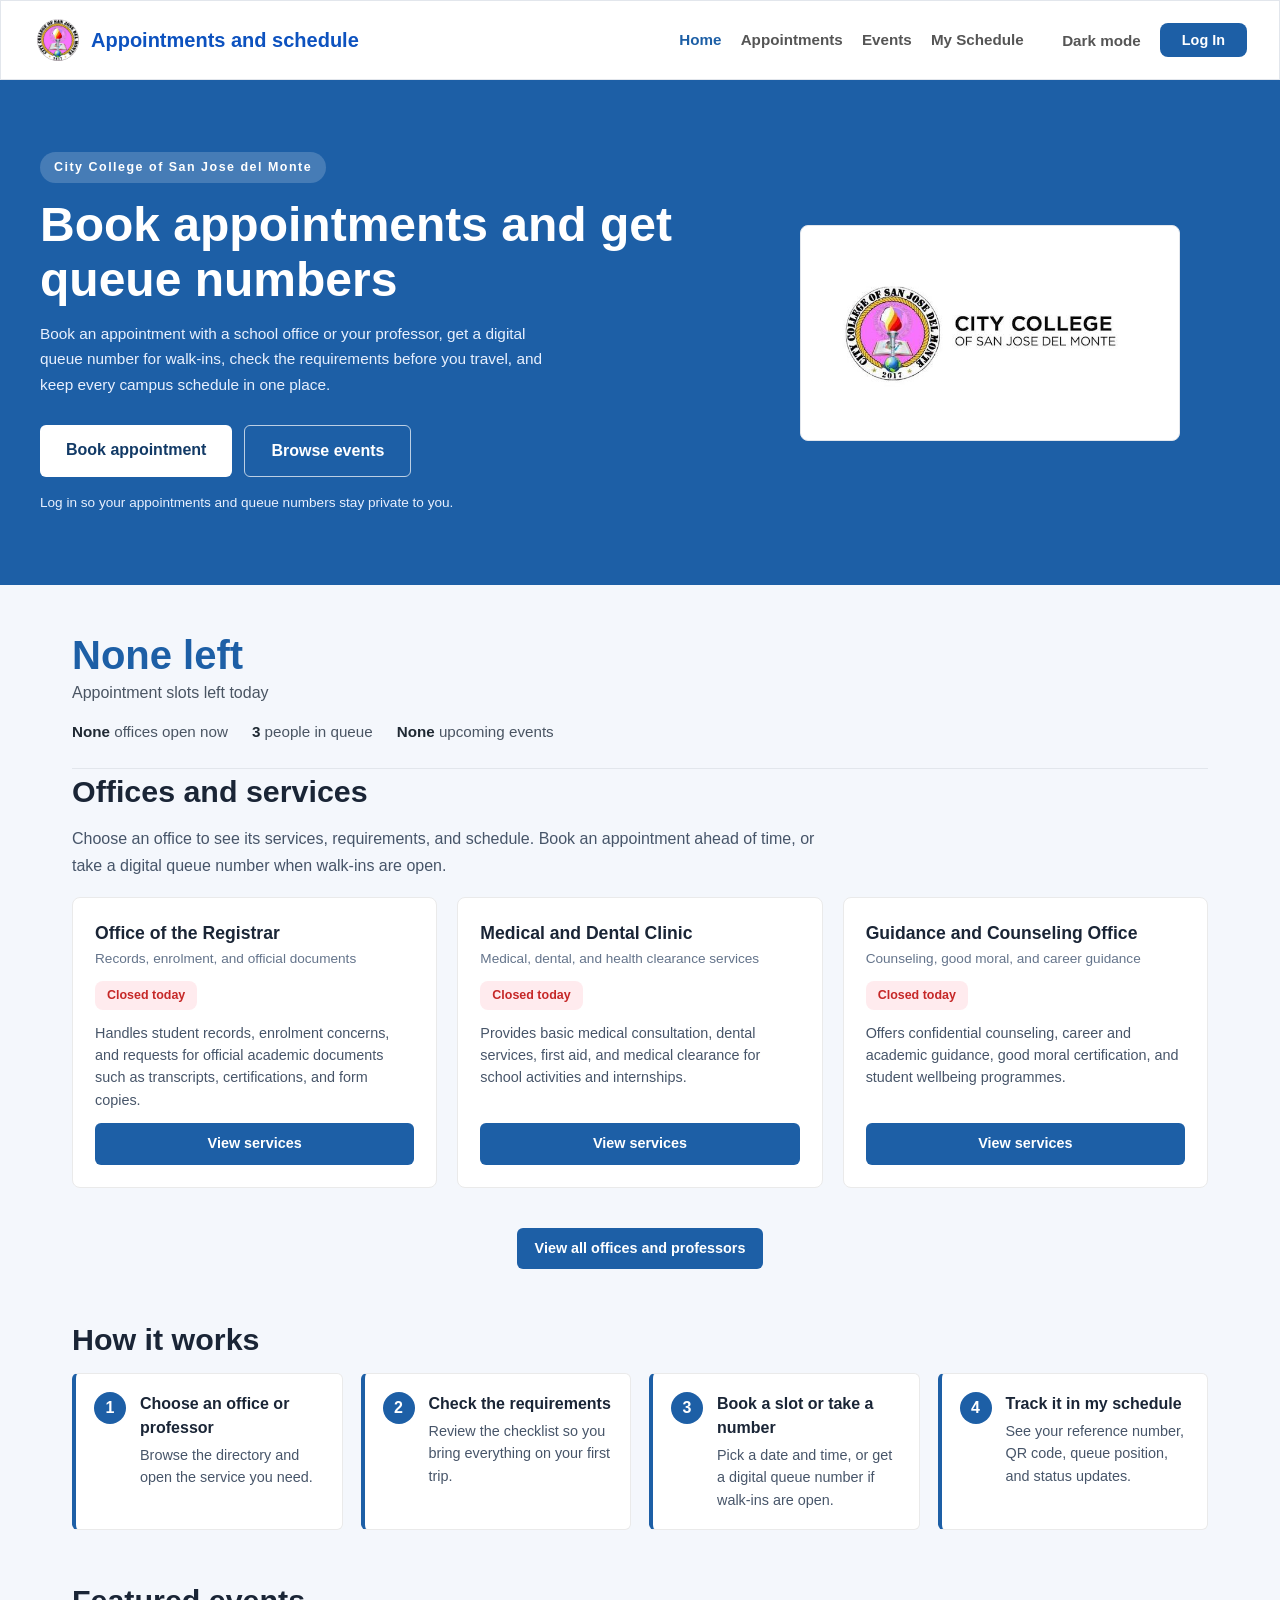
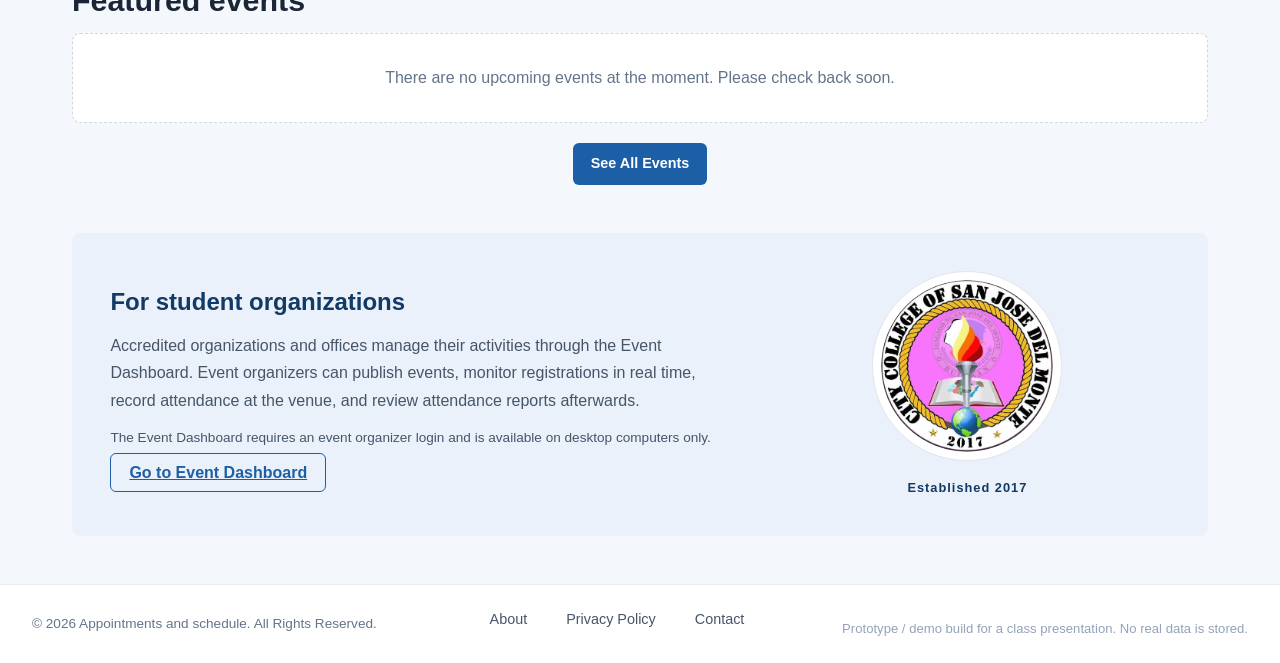
==== commit ff2ea239: "Add files via upload" ====
--- a/index.html
+++ b/index.html
@@ -40,6 +40,8 @@
         <section class="hero">
             <div class="hero-inner">
                 <div class="hero-text">
+                    <div class="user-greeting" id="userGreeting" hidden></div>
+                    <span class="hero-eyebrow">City College of San Jose del Monte</span>
                     <h1>Book appointments and get queue numbers</h1>
                     <p class="hero-lead">Book an appointment with a school office or your professor, get a digital queue number for walk-ins, check the requirements before you travel, and keep every campus schedule in one place.</p>
                     <div class="hero-actions">
@@ -115,6 +117,11 @@
 
     <footer>
         <p>&copy; 2026 Appointments and schedule. All Rights Reserved.</p>
+        <div class="footer-links">
+            <a href="about.html">About</a>
+            <a href="privacy.html">Privacy Policy</a>
+            <a href="contact.html">Contact</a>
+        </div>
         <p class="demo-note">Prototype / demo build for a class presentation. No real data is stored.</p>
     </footer>
 
--- a/style.css
+++ b/style.css
@@ -3430,6 +3430,105 @@
     }
 }
 
+.hero-eyebrow {
+    display: inline-block;
+    letter-spacing: 1.5px;
+    font-size: 0.78rem;
+    font-weight: 600;
+    background: rgba(255, 255, 255, 0.18);
+    padding: 6px 14px;
+    border-radius: 20px;
+    margin-bottom: 14px;
+}
+
+.user-greeting {
+    display: flex;
+    align-items: center;
+    gap: 12px;
+    background: rgba(255, 255, 255, 0.16);
+    border: 1px solid rgba(255, 255, 255, 0.3);
+    border-radius: 12px;
+    padding: 10px 16px;
+    margin-bottom: 1rem;
+    width: fit-content;
+    max-width: 100%;
+}
+
+.greeting-avatar {
+    width: 36px;
+    height: 36px;
+    border-radius: 50%;
+    background: var(--color-surface);
+    color: var(--color-primary-dark);
+    display: flex;
+    align-items: center;
+    justify-content: center;
+    font-weight: 600;
+    font-size: 1.1rem;
+    flex-shrink: 0;
+}
+
+.greeting-text {
+    display: flex;
+    flex-direction: column;
+    line-height: 1.25;
+}
+
+.greeting-text small {
+    font-size: 0.75rem;
+    opacity: 0.85;
+}
+
+.container > .user-greeting {
+    background: var(--color-primary-soft);
+    border-color: var(--color-primary-border);
+    color: var(--color-primary-dark);
+}
+
+.container > .user-greeting .greeting-avatar {
+    background: var(--color-primary);
+    color: var(--color-on-primary);
+}
+
+.info-page {
+    max-width: 720px;
+    padding: clamp(2rem, 5vw, 3.5rem) 0;
+}
+
+.info-page h1 {
+    font-size: clamp(1.6rem, 3.5vw, 2.2rem);
+    margin-bottom: 1rem;
+}
+
+.info-page p {
+    margin-bottom: 1rem;
+    line-height: 1.65;
+    color: var(--color-body);
+}
+
+.info-page a {
+    font-weight: 600;
+}
+
+.footer-links {
+    display: flex;
+    flex-wrap: wrap;
+    justify-content: center;
+    gap: 8px 24px;
+    margin-bottom: 8px;
+}
+
+.footer-links a {
+    color: var(--color-body);
+    text-decoration: none;
+    font-size: 0.9rem;
+}
+
+.footer-links a:hover {
+    color: var(--color-primary);
+    text-decoration: underline;
+}
+
 html[data-theme="dark"] {
     --color-primary: #5196e1;
     --color-primary-dark: #87b6ea;
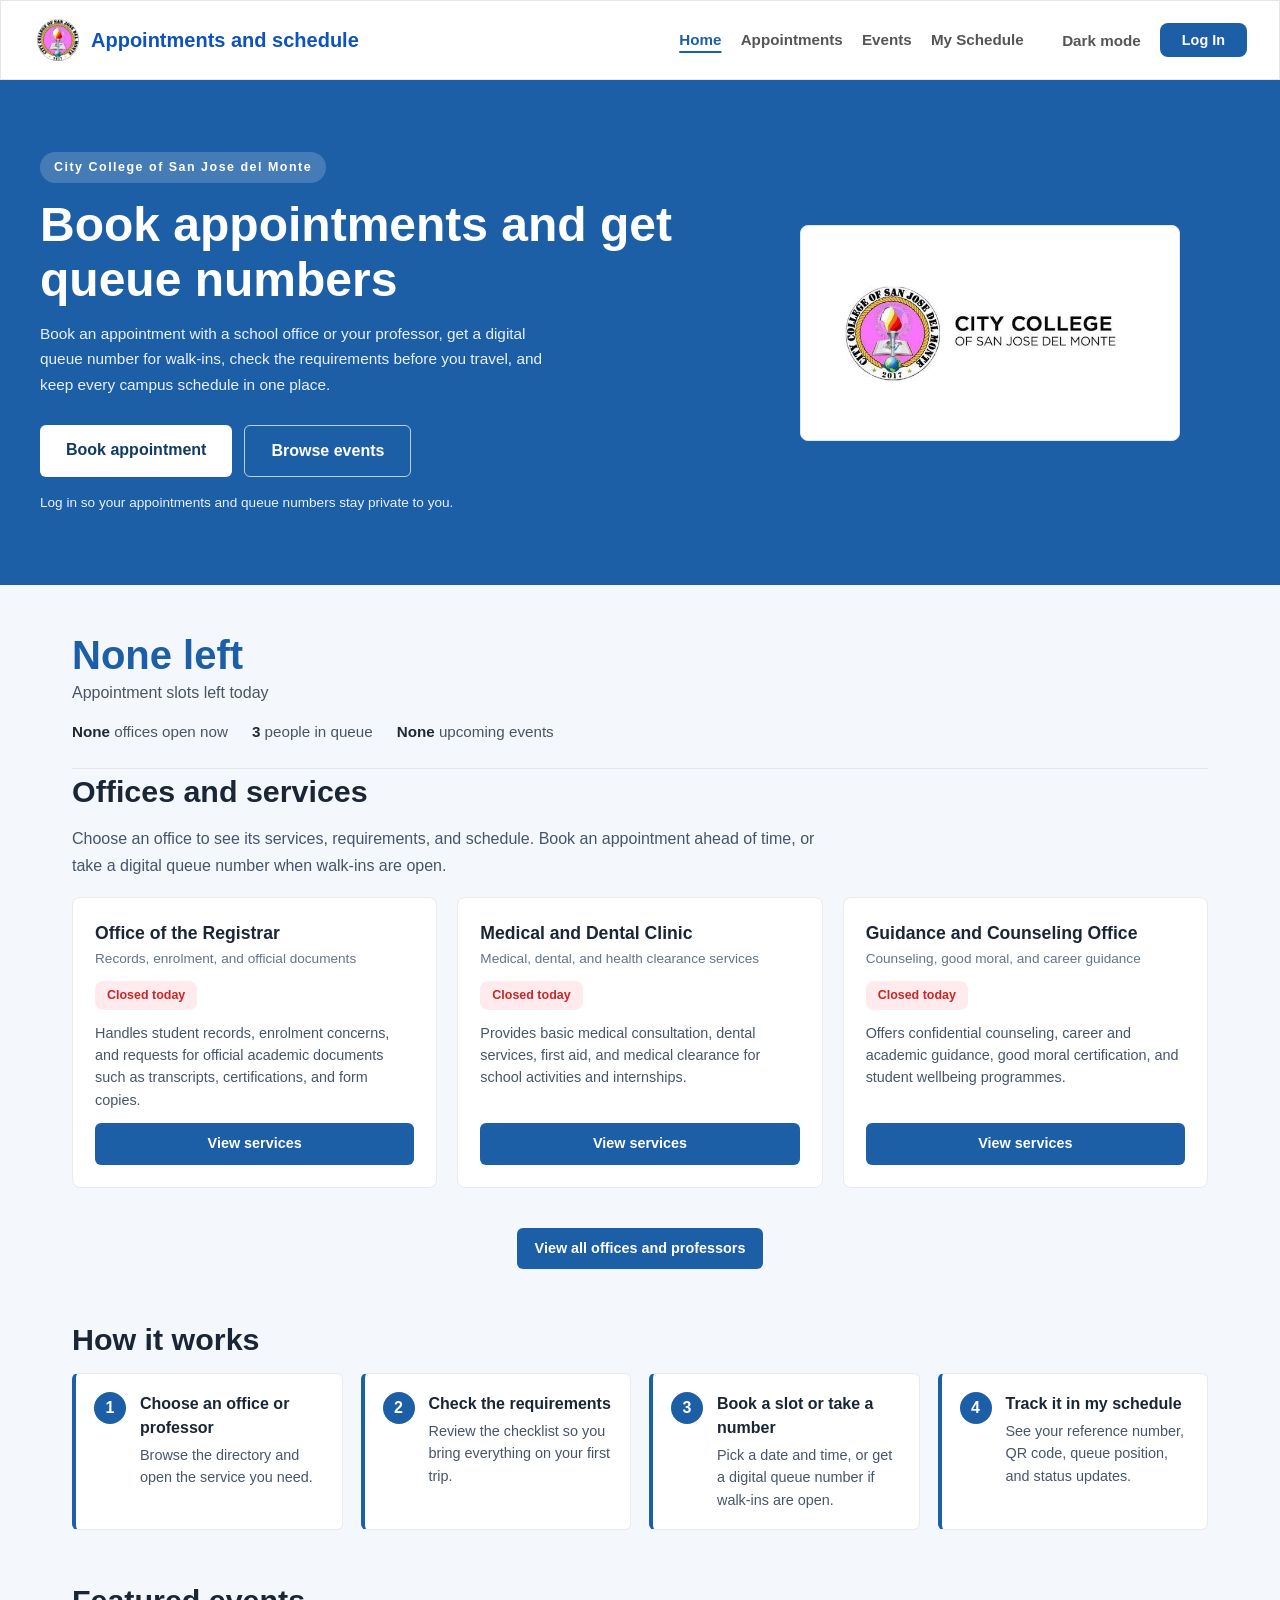
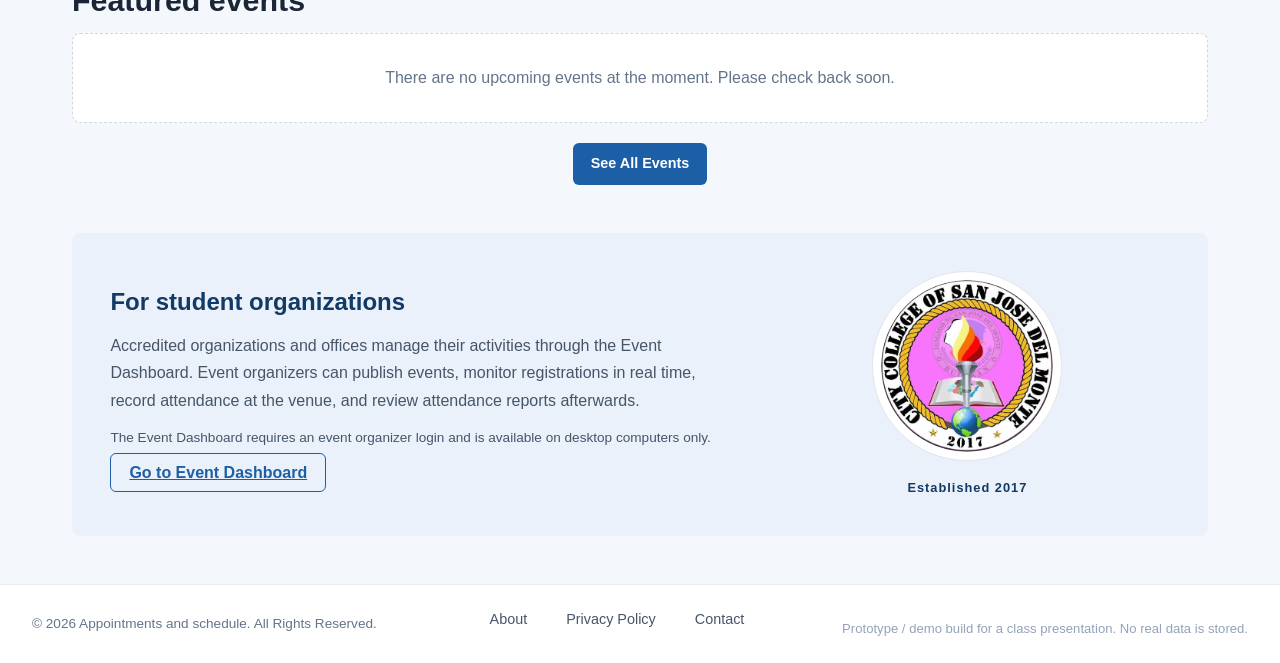
==== commit 9be326f5: "Add newly uploaded project files Co-authored-by: arena-agent <297053741+arena-agent@users.noreply.gi" ====
--- a/index.html
+++ b/index.html
@@ -23,7 +23,7 @@
         <button class="nav-toggle" id="navToggle" aria-label="Toggle navigation" aria-expanded="false"><span class="nav-toggle-bars" aria-hidden="true"><span></span><span></span><span></span></span></button>
 
         <nav class="nav-links" id="navLinks" aria-label="Main navigation">
-            <a href="index.html" class="active">Home</a>
+            <a href="index.html">Home</a>
             <a href="services.html">Appointments</a>
             <a href="events.html">Events</a>
             <a href="my-events.html">My Schedule</a>
--- a/style.css
+++ b/style.css
@@ -128,9 +128,21 @@
     white-space: nowrap;
 }
 
-.nav-links a.active,
-.nav-links a:hover {
+.nav-links a:hover,
+.nav-links a:focus-visible {
     color: var(--color-primary);
+}
+
+/* The page you are on: shown as text, not a link. */
+.nav-links .nav-current {
+    color: var(--color-primary);
+    font-weight: 600;
+    font-size: 0.95rem;
+    white-space: nowrap;
+    text-decoration: underline;
+    text-decoration-thickness: 2px;
+    text-underline-offset: 6px;
+    cursor: default;
 }
 
 .nav-links a.nav-link-host {
@@ -3091,8 +3103,8 @@
 
 .bell-badge {
     position: absolute;
-    top: -2px;
-    right: -4px;
+    top: -7px;
+    left: 9px;
     background: var(--color-danger);
     color: var(--color-on-primary);
     border-radius: 6px;
@@ -3527,6 +3539,12 @@
 .footer-links a:hover {
     color: var(--color-primary);
     text-decoration: underline;
+}
+
+.auth-modal,
+.modal {
+    backdrop-filter: blur(3px);
+    -webkit-backdrop-filter: blur(3px);
 }
 
 html[data-theme="dark"] {
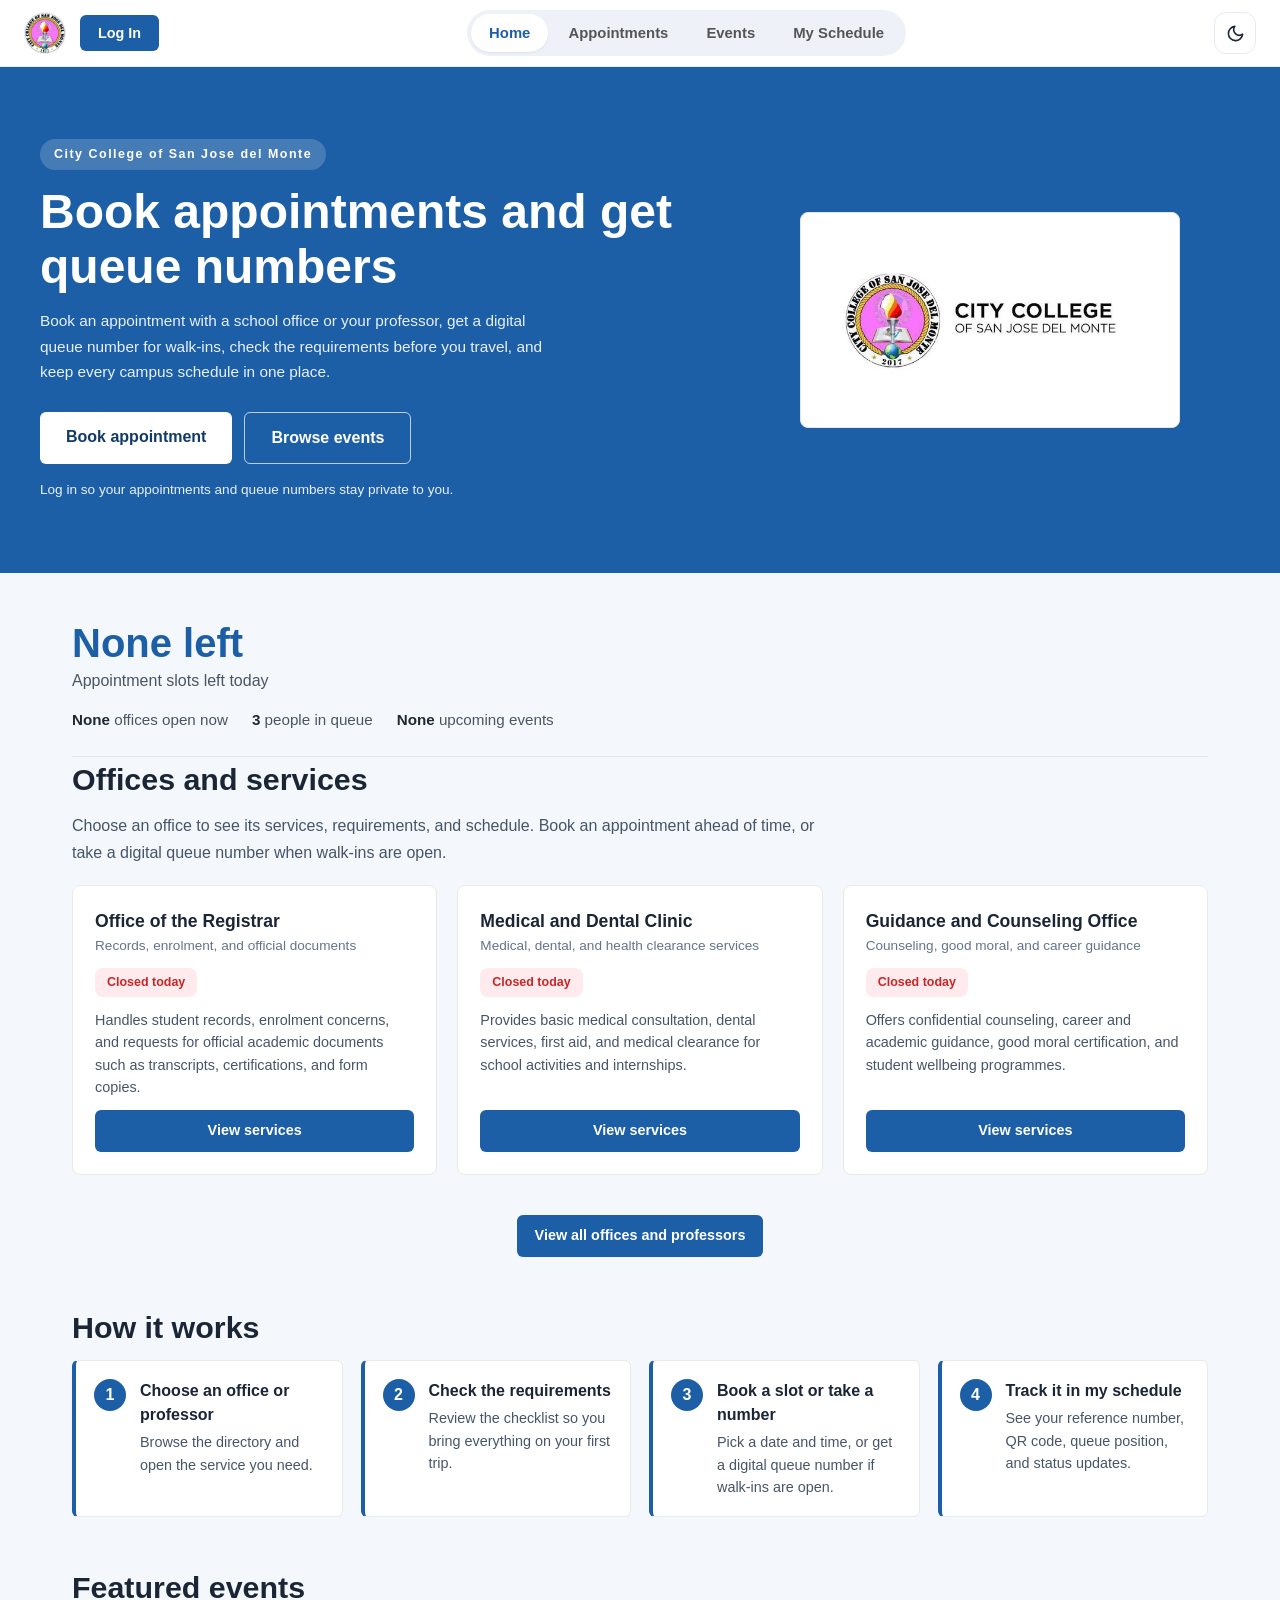
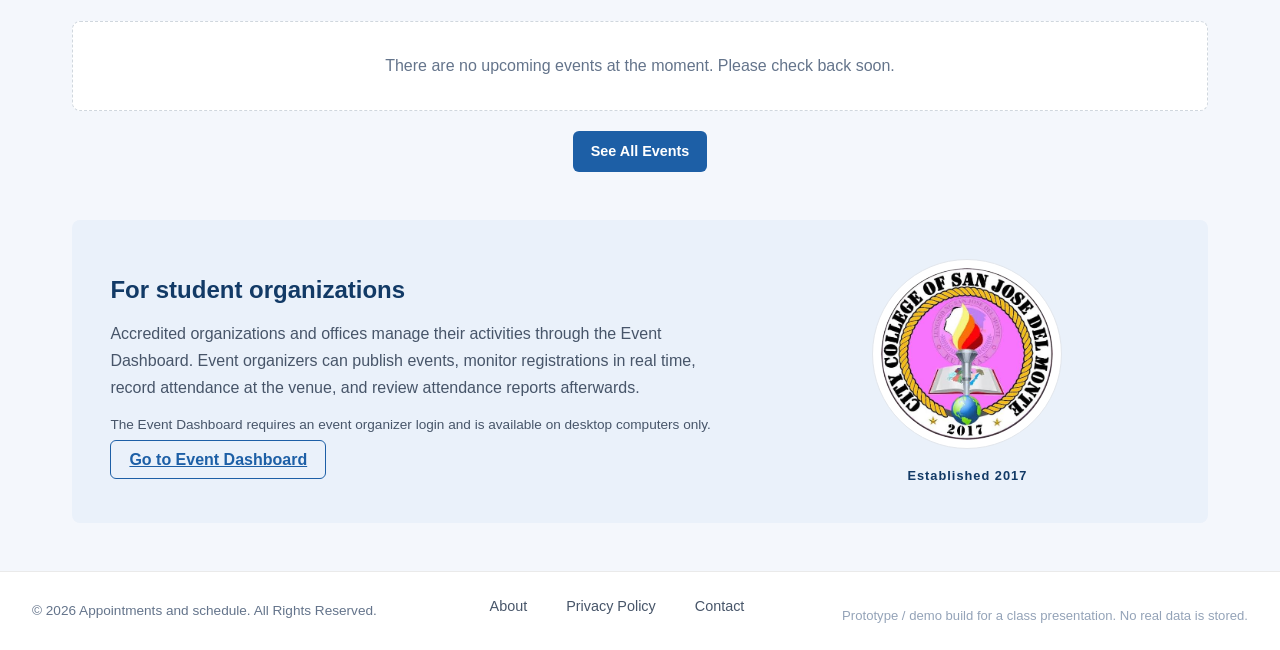
==== commit c9ddeab8: "Redesign the navbar to match the reference images HTML, CSS and JS changed in separate steps, verifi" ====
--- a/index.html
+++ b/index.html
@@ -7,30 +7,48 @@
     <link rel="manifest" href="manifest.json">
     <meta name="theme-color" content="#1d5fa6">
     <link rel="stylesheet" href="style.css">
+    <script>try{if(localStorage.getItem('ccsjdm_theme')==='dark')document.documentElement.setAttribute('data-theme','dark')}catch(e){}</script>
 </head>
 <body>
 
     <a class="skip-link" href="#mainContent">Skip to main content</a>
 
     <header class="navbar">
-        <div class="logo-container">
-            <a class="logo-link" href="https://ccsjdm.com" target="_blank" rel="noopener noreferrer" aria-label="Visit the City College of San Jose del Monte website">
-                <img class="logo" src="assets/ccsjdm-seal.jpeg" alt="City College of San Jose del Monte official seal">
-            </a>
-            <span class="brand-title">Appointments and schedule</span>
+        <a class="nav-seal" href="https://ccsjdm.com" target="_blank" rel="noopener noreferrer" aria-label="Visit the City College of San Jose del Monte website">
+            <img src="assets/ccsjdm-seal.jpeg" alt="City College of San Jose del Monte official seal">
+        </a>
+
+        <div class="nav-account" id="navAccount">
+            <div class="nav-user-pill" id="navUserPill"></div>
+            <div class="nav-menu" id="navMenu" role="menu" hidden></div>
         </div>
-
-        <button class="nav-toggle" id="navToggle" aria-label="Toggle navigation" aria-expanded="false"><span class="nav-toggle-bars" aria-hidden="true"><span></span><span></span><span></span></span></button>
 
         <nav class="nav-links" id="navLinks" aria-label="Main navigation">
             <a href="index.html">Home</a>
             <a href="services.html">Appointments</a>
             <a href="events.html">Events</a>
             <a href="my-events.html">My Schedule</a>
-            <span class="nav-role-slot" id="navRoleSlot"></span>
-            <button type="button" class="nav-text-btn" id="themeToggleBtn" aria-pressed="false">Dark mode</button>
-            <span class="nav-auth-area" id="navAuthArea"></span>
+            <div class="nav-drawer-section" id="navDrawerRole"></div>
+            <div class="nav-drawer-theme">
+                <span class="nav-drawer-theme-text">
+                    <svg class="nav-icon" width="17" height="17" viewBox="0 0 24 24" aria-hidden="true" fill="none" stroke="currentColor" stroke-width="2" stroke-linecap="round" stroke-linejoin="round"><path d="M21 12.79A9 9 0 1 1 11.21 3 7 7 0 0 0 21 12.79z"></path></svg>
+                    <span>Dark Mode</span>
+                </span>
+                <button type="button" class="nav-switch" id="themeToggleBtn" role="switch" aria-checked="false" aria-label="Dark mode">
+                    <span class="nav-switch-knob" aria-hidden="true"></span>
+                </button>
+            </div>
+            <div class="nav-drawer-section" id="navDrawerAuth"></div>
         </nav>
+
+        <div class="nav-end">
+            <button type="button" class="nav-moon" id="themeMoonBtn" aria-pressed="false" aria-label="Dark mode">
+                <svg width="19" height="19" viewBox="0 0 24 24" aria-hidden="true" fill="none" stroke="currentColor" stroke-width="2" stroke-linecap="round" stroke-linejoin="round"><path d="M21 12.79A9 9 0 1 1 11.21 3 7 7 0 0 0 21 12.79z"></path></svg>
+            </button>
+            <button type="button" class="nav-toggle" id="navToggle" aria-label="Open menu" aria-expanded="false" aria-controls="navLinks">
+                <span class="nav-toggle-bars" aria-hidden="true"><span></span><span></span><span></span></span>
+            </button>
+        </div>
     </header>
 
     <main id="mainContent">
--- a/style.css
+++ b/style.css
@@ -33,6 +33,16 @@
     --shadow-md: 0 4px 12px rgba(0, 0, 0, 0.05);
     --shadow-lg: 0 10px 30px rgba(0, 0, 0, 0.15);
     --overlay: rgba(15, 23, 42, 0.55);
+    --nav-bg: #ffffff;
+    --nav-border: #e6ebf3;
+    --nav-chip: #eef2f8;
+    --nav-chip-hover: #e6ecf5;
+    --nav-active-bg: #eaf1fb;
+    --nav-track: #e8edf4;
+    --nav-knob: #ffffff;
+    --nav-online: #22c55e;
+    --nav-shadow: 0 1px 2px rgba(15, 23, 42, 0.04), 0 8px 24px rgba(15, 23, 42, 0.06);
+    --nav-icon: #64748b;
 }
 
 * {
@@ -69,128 +79,379 @@
 }
 
 .navbar {
-    background-color: var(--color-on-primary);
-    display: flex;
-    justify-content: space-between;
-    align-items: center;
-    padding: 1rem clamp(1rem, 3vw, 2rem);
+    background-color: var(--nav-bg);
+    display: flex;
+    align-items: center;
+    gap: 14px;
+    padding: 10px clamp(0.85rem, 2.5vw, 1.5rem);
     position: sticky;
     top: 0;
     z-index: 1000;
-    border: 1px solid #e2e6ec;
-}
-
-.logo-container {
-    display: flex;
-    align-items: center;
-    gap: 12px;
-    text-decoration: none;
-    border-radius: 6px;
-    padding: 2px 4px;
-}
-
-.logo-link {
-    display: flex;
-    border-radius: 50%;
-}
-
-.logo-link:hover,
-.logo-link:focus-visible {
-    border: 1px solid #e2e6ec;
-}
-
-.logo {
+    border-bottom: 1px solid var(--nav-border);
+}
+
+.nav-seal {
+    display: flex;
+    flex-shrink: 0;
     width: 42px;
     height: 42px;
     border-radius: 50%;
+    overflow: hidden;
+    border: 1px solid var(--nav-border);
+    background: var(--nav-bg);
+}
+
+.nav-seal img {
+    width: 100%;
+    height: 100%;
+    object-fit: cover;
+    display: block;
+}
+
+.nav-seal:hover,
+.nav-seal:focus-visible {
+    border-color: var(--color-primary);
+}
+
+.nav-account {
+    position: relative;
     flex-shrink: 0;
-    object-fit: cover;
-    background: var(--color-surface);
-}
-
-.brand-title {
-    font-weight: 600;
-    color: #0d52bf;
-    font-size: clamp(1rem, 1.5vw + 0.5rem, 1.25rem);
-}
-
-.nav-links {
-    display: flex;
-    align-items: center;
-    gap: clamp(10px, 1.5vw, 20px);
-}
-
-.nav-links a {
+}
+
+.nav-user-pill {
+    display: flex;
+    align-items: center;
+    gap: 8px;
+    padding: 5px 12px 5px 6px;
+    border-radius: 999px;
+    background: var(--nav-chip);
+}
+
+.nav-user-pill:empty {
+    display: none;
+}
+
+.nav-user-pill--guest {
+    padding: 0;
+    background: none;
+}
+
+.nav-login-btn {
+    padding: 9px 20px;
+    border-radius: 10px;
+    font-size: 0.92rem;
+}
+
+.nav-avatar {
+    position: relative;
+    display: grid;
+    place-items: center;
+    width: 30px;
+    height: 30px;
+    border-radius: 50%;
+    flex-shrink: 0;
+    background: var(--color-primary);
+    color: var(--color-on-primary);
+    font-size: 0.78rem;
+    font-weight: 600;
+    line-height: 1;
+}
+
+.nav-online {
+    position: absolute;
+    right: -1px;
+    bottom: -1px;
+    width: 9px;
+    height: 9px;
+    border-radius: 50%;
+    background: var(--nav-online);
+    border: 2px solid var(--nav-chip);
+}
+
+.nav-user-name {
+    color: var(--color-heading);
+    font-weight: 600;
+    font-size: 0.9rem;
+    white-space: nowrap;
+    max-width: 12rem;
+    overflow: hidden;
+    text-overflow: ellipsis;
+}
+
+.nav-bell {
+    position: relative;
+    display: inline-flex;
+    align-items: center;
+    justify-content: center;
+    width: 26px;
+    height: 26px;
+    padding: 0;
+    border: none;
+    background: none;
+    border-radius: 50%;
+    cursor: pointer;
+    color: var(--nav-icon);
+}
+
+.nav-bell:hover,
+.nav-bell:focus-visible {
+    color: var(--color-primary);
+}
+
+.nav-bell-badge {
+    position: absolute;
+    top: -3px;
+    right: -3px;
+    min-width: 16px;
+    height: 16px;
+    padding: 0 4px;
+    border-radius: 999px;
+    background: var(--color-danger);
+    color: var(--color-on-primary);
+    font-size: 0.62rem;
+    font-weight: 600;
+    line-height: 16px;
+    text-align: center;
+}
+
+.nav-bell-wrap {
+    position: relative;
+    display: inline-flex;
+}
+
+.nav-menu {
+    position: absolute;
+    top: calc(100% + 8px);
+    left: 0;
+    min-width: 208px;
+    padding: 6px;
+    border-radius: 12px;
+    background: var(--nav-bg);
+    border: 1px solid var(--nav-border);
+    box-shadow: var(--nav-shadow);
+    z-index: 120;
+}
+
+.nav-menu[hidden] {
+    display: none;
+}
+
+.nav-menu a,
+.nav-menu button {
+    display: flex;
+    align-items: center;
+    gap: 10px;
+    width: 100%;
+    padding: 9px 10px;
+    border: none;
+    border-radius: 8px;
+    background: none;
+    color: var(--color-text);
+    font-family: inherit;
+    font-size: 0.9rem;
+    font-weight: 600;
+    text-align: left;
     text-decoration: none;
-    color: var(--color-nav-link);
-    font-weight: 600;
-    font-size: 0.95rem;
-    white-space: nowrap;
-}
-
-.nav-links a:hover,
-.nav-links a:focus-visible {
-    color: var(--color-primary);
-}
-
-/* The page you are on: shown as text, not a link. */
-.nav-links .nav-current {
-    color: var(--color-primary);
-    font-weight: 600;
-    font-size: 0.95rem;
-    white-space: nowrap;
-    text-decoration: underline;
-    text-decoration-thickness: 2px;
-    text-underline-offset: 6px;
-    cursor: default;
-}
-
-.nav-links a.nav-link-host {
-    text-decoration: none;
-    color: var(--color-nav-link);
-    font-weight: 600;
-    font-size: 0.95rem;
-}
-
-.nav-links a.nav-link-host:hover,
-.nav-links a.nav-link-host.active {
-    color: var(--color-primary);
-}
-
-.host-badge {
-    background: var(--color-success-soft);
-    color: var(--color-success);
-    border: 1px solid var(--color-success-border);
-    padding: 5px 12px;
-    border-radius: 8px;
-    font-size: 0.8rem;
-    font-weight: 600;
-    white-space: nowrap;
-}
-
-.btn-logout {
-    background-color: var(--color-danger-soft);
-    color: var(--color-danger);
-    border: 1px solid var(--color-danger-border);
-    padding: 7px 14px;
-    border-radius: 6px;
-    font-weight: 600;
-    font-size: 0.85rem;
     cursor: pointer;
     white-space: nowrap;
 }
 
-.btn-logout:hover {
-    background-color: #ffcdd2;
+.nav-menu a:visited {
+    color: var(--color-text);
+}
+
+.nav-menu a:hover,
+.nav-menu a:focus-visible,
+.nav-menu button:hover,
+.nav-menu button:focus-visible {
+    background: var(--nav-chip);
+    color: var(--color-primary);
+}
+
+.nav-drawer-role-link {
+    color: var(--color-heading);
+}
+
+.nav-drawer-logout {
+    display: flex;
+    align-items: center;
+    gap: 10px;
+    width: 100%;
+    padding: 12px 14px;
+    border: none;
+    border-radius: 10px;
+    background: none;
+    color: var(--color-danger);
+    font-family: inherit;
+    font-size: 1rem;
+    font-weight: 600;
+    text-align: left;
+    text-decoration: none;
+    cursor: pointer;
+}
+
+.nav-drawer-logout:visited {
+    color: var(--color-danger);
+}
+
+.nav-drawer-logout:hover,
+.nav-drawer-logout:focus-visible {
+    background: var(--color-danger-soft);
+    color: var(--color-danger);
+}
+
+.nav-icon {
+    flex-shrink: 0;
+}
+
+.nav-links {
+    display: flex;
+    align-items: center;
+    gap: 2px;
+    margin: 0 auto;
+    padding: 4px;
+    border-radius: 999px;
+    background: var(--nav-chip);
+}
+
+.nav-links > a,
+.nav-links > .nav-current {
+    display: block;
+    padding: 8px 18px;
+    border-radius: 999px;
+    color: var(--color-nav-link);
+    font-weight: 600;
+    font-size: 0.93rem;
+    text-decoration: none;
+    white-space: nowrap;
+}
+
+.nav-links > a:visited {
+    color: var(--color-nav-link);
+}
+
+.nav-links > a:hover,
+.nav-links > a:focus-visible {
+    color: var(--color-primary);
+}
+
+.nav-links > .nav-current {
+    background: var(--nav-bg);
+    color: var(--color-primary);
+    box-shadow: 0 1px 2px rgba(15, 23, 42, 0.08);
+}
+
+/* Drawer-only rows: hidden in the desktop bar, shown once the menu collapses. */
+.nav-drawer-section,
+.nav-drawer-theme {
+    display: none;
+}
+
+.nav-drawer-section:empty {
+    display: none;
+}
+
+.nav-drawer-theme {
+    align-items: center;
+    justify-content: space-between;
+    gap: 12px;
+    margin-top: 12px;
+    padding: 11px 14px;
+    border-radius: 10px;
+    background: var(--nav-chip);
+}
+
+.nav-drawer-theme-text {
+    display: flex;
+    align-items: center;
+    gap: 10px;
+    color: var(--color-heading);
+    font-weight: 600;
+    font-size: 0.93rem;
+}
+
+.nav-switch {
+    position: relative;
+    flex-shrink: 0;
+    width: 42px;
+    height: 24px;
+    padding: 0;
+    border: none;
+    border-radius: 999px;
+    background: var(--nav-track);
+    cursor: pointer;
+}
+
+.nav-switch-knob {
+    position: absolute;
+    top: 3px;
+    left: 3px;
+    width: 18px;
+    height: 18px;
+    border-radius: 50%;
+    background: var(--nav-knob);
+    box-shadow: 0 1px 2px rgba(15, 23, 42, 0.25);
+}
+
+.nav-switch[aria-checked="true"] {
+    background: var(--color-primary);
+}
+
+.nav-switch[aria-checked="true"] .nav-switch-knob {
+    left: auto;
+    right: 3px;
+}
+
+.nav-end {
+    display: flex;
+    align-items: center;
+    gap: 8px;
+    flex-shrink: 0;
+}
+
+.nav-moon {
+    display: inline-flex;
+    align-items: center;
+    justify-content: center;
+    width: 42px;
+    height: 42px;
+    padding: 0;
+    border: 1px solid var(--nav-border);
+    border-radius: 12px;
+    background: var(--nav-bg);
+    color: var(--color-heading);
+    cursor: pointer;
+}
+
+.nav-moon:hover,
+.nav-moon:focus-visible {
+    background: var(--nav-chip);
+    color: var(--color-primary);
+}
+
+.nav-moon[aria-pressed="true"] {
+    background: var(--nav-chip);
+    color: var(--color-primary);
+    border-color: var(--color-primary-border);
 }
 
 .nav-toggle {
     display: none;
-    background: none;
-    border: 1px solid var(--color-primary);
-    border-radius: 6px;
-    padding: 8px 10px;
+    align-items: center;
+    justify-content: center;
+    width: 42px;
+    height: 42px;
+    padding: 0;
+    border: 1px solid var(--nav-border);
+    border-radius: 12px;
+    background: var(--nav-bg);
+    color: var(--color-heading);
     cursor: pointer;
+}
+
+.nav-toggle:hover,
+.nav-toggle:focus-visible {
+    background: var(--nav-chip);
     color: var(--color-primary);
 }
 
@@ -198,12 +459,13 @@
     display: flex;
     flex-direction: column;
     gap: 4px;
-    width: 20px;
+    width: 18px;
 }
 
 .nav-toggle-bars span {
     display: block;
     height: 2px;
+    border-radius: 2px;
     background: currentColor;
 }
 
@@ -213,6 +475,14 @@
 
 a:visited {
     color: var(--color-primary-dark);
+}
+
+.btn-primary:visited {
+    color: var(--color-on-primary);
+}
+
+.btn-register:visited {
+    color: white;
 }
 
 .search-filter-section {
@@ -1858,40 +2128,6 @@
 
 }
 
-.nav-auth-area {
-    display: flex;
-    align-items: center;
-    gap: 10px;
-}
-
-.nav-role-slot {
-    display: inline-flex;
-    align-items: center;
-}
-
-.btn-login {
-    background-color: var(--color-primary);
-    color: var(--color-on-primary);
-    border: none;
-    padding: 9px 22px;
-    border-radius: 8px;
-    font-weight: 600;
-    font-size: 0.9rem;
-    cursor: pointer;
-    white-space: nowrap;
-}
-
-.btn-login:hover {
-    background-color: var(--color-primary-hover);
-}
-
-.nav-user {
-    color: var(--color-nav-link);
-    font-weight: 600;
-    font-size: 0.95rem;
-    white-space: nowrap;
-}
-
 .auth-modal {
     background: rgba(15, 23, 42, 0.55);
 }
@@ -2181,29 +2417,6 @@
 }
 
 @media (max-width: 768px) {
-    .nav-toggle {
-        display: block;
-    }
-
-    .nav-links {
-        display: none;
-        flex-direction: column;
-        position: absolute;
-        top: 100%;
-        left: 0;
-        width: 100%;
-        background-color: var(--color-on-primary);
-        padding: 1rem 2rem;
-        box-shadow: 0 8px 24px rgba(15, 23, 42, 0.16);
-        z-index: 100;
-        align-items: flex-start;
-        gap: 15px;
-    }
-
-    .nav-links.show {
-        display: flex;
-    }
-
     .filter-group {
         flex-direction: column;
         align-items: stretch;
@@ -3063,69 +3276,28 @@
     color: var(--color-muted);
 }
 
-.bell-wrap {
+.nav-bell-wrap {
+    position: static;
+}
+
+.nav-account {
     position: relative;
-    display: inline-block;
-}
-
-.bell-btn {
-    background: none;
-    border: none;
-    cursor: pointer;
-    position: relative;
-    padding: 0;
-    display: inline-flex;
-    align-items: center;
-    gap: 6px;
-    color: var(--color-nav-link);
-    font-weight: 600;
-    font-size: 0.95rem;
-}
-
-.bell-btn:hover {
-    color: var(--color-primary);
-}
-
-.nav-text-btn {
-    background: none;
-    border: none;
-    padding: 0;
-    cursor: pointer;
-    color: var(--color-nav-link);
-    font-weight: 600;
-    font-size: 0.95rem;
-    white-space: nowrap;
-}
-
-.nav-text-btn:hover {
-    color: var(--color-primary);
-}
-
-.bell-badge {
-    position: absolute;
-    top: -7px;
-    left: 9px;
-    background: var(--color-danger);
-    color: var(--color-on-primary);
-    border-radius: 6px;
-    font-size: 0.65rem;
-    font-weight: 600;
-    padding: 1px 5px;
 }
 
 .bell-dropdown {
     position: absolute;
-    right: 0;
-    top: 120%;
-    width: 300px;
+    left: 0;
+    right: auto;
+    top: calc(100% + 8px);
+    width: 320px;
     max-height: 340px;
     overflow-y: auto;
-    background: var(--color-surface);
-    border: 1px solid var(--color-border-soft);
-    border-radius: 6px;
-    box-shadow: 0 8px 24px rgba(15, 23, 42, 0.16);
+    background: var(--nav-bg);
+    border: 1px solid var(--nav-border);
+    border-radius: 12px;
+    box-shadow: var(--nav-shadow);
     padding: 12px;
-    z-index: 60;
+    z-index: 130;
 }
 
 .bell-title {
@@ -3428,19 +3600,6 @@
     }
 }
 
-@media (max-width: 768px) {
-    .nav-role-slot {
-        display: flex;
-        flex-direction: column;
-    }
-
-    .nav-auth-area {
-        flex-direction: column;
-        align-items: flex-start;
-        gap: 12px;
-        width: 100%;
-    }
-}
 
 .hero-eyebrow {
     display: inline-block;
@@ -3584,18 +3743,6 @@
     border: 1px solid #202731;
 }
 
-html[data-theme="dark"] .logo-link:hover, html[data-theme="dark"] .logo-link:focus-visible {
-    border: 1px solid #202731;
-}
-
-html[data-theme="dark"] .brand-title {
-    color: #3880f1;
-}
-
-html[data-theme="dark"] .btn-logout:hover {
-    background-color: #530008;
-}
-
 html[data-theme="dark"] .search-filter-section {
     border: 1px solid #202731;
 }
@@ -3732,6 +3879,16 @@
 
 html[data-theme="dark"] .hero-actions .btn-primary:hover {
     background: #03173a;
+}
+
+html[data-theme="dark"] .hero-actions .btn-secondary {
+    background: transparent;
+    color: var(--color-on-primary);
+    border-color: rgba(255, 255, 255, 0.7);
+}
+
+html[data-theme="dark"] .hero-actions .btn-secondary:hover {
+    background: rgba(255, 255, 255, 0.15);
 }
 
 html[data-theme="dark"] .hero-note {
@@ -3772,3 +3929,89 @@
 html[data-theme="dark"] .home-secondary-num {
     color: #bbc8d6;
 }
+
+/* Navbar: collapsed layout */
+@media (max-width: 860px) {
+    .nav-links {
+        display: none;
+        position: absolute;
+        top: 100%;
+        left: 0;
+        right: 0;
+        margin: 0;
+        padding: 10px 12px 18px;
+        border-radius: 0;
+        background: var(--nav-bg);
+        border-bottom: 1px solid var(--nav-border);
+        box-shadow: var(--nav-shadow);
+        z-index: 110;
+        flex-direction: column;
+        align-items: stretch;
+        gap: 2px;
+    }
+
+    .nav-links.nav-open {
+        display: flex;
+    }
+
+    .nav-links > a,
+    .nav-links > .nav-current {
+        padding: 13px 14px;
+        border-radius: 10px;
+        font-size: 1rem;
+    }
+
+    .nav-links > .nav-current {
+        box-shadow: none;
+        background: var(--nav-active-bg);
+        color: var(--color-primary);
+    }
+
+    .nav-drawer-section {
+        display: block;
+        margin-top: 10px;
+        padding-top: 10px;
+        border-top: 1px solid var(--nav-border);
+    }
+
+    .nav-drawer-theme {
+        display: flex;
+    }
+
+    .nav-moon {
+        display: none;
+    }
+
+    .nav-toggle {
+        display: inline-flex;
+    }
+}
+
+@media (max-width: 480px) {
+    .navbar {
+        gap: 10px;
+    }
+
+    .nav-user-name {
+        max-width: 7.5rem;
+    }
+
+    .nav-seal {
+        width: 38px;
+        height: 38px;
+    }
+}
+
+/* Navbar: dark theme */
+html[data-theme="dark"] {
+    --nav-bg: #141414;
+    --nav-border: #262626;
+    --nav-chip: #1e1e1e;
+    --nav-chip-hover: #262626;
+    --nav-active-bg: #0c1d33;
+    --nav-track: #3a3a3a;
+    --nav-knob: #c0c0c0;
+    --nav-online: #22c55e;
+    --nav-shadow: 0 1px 2px rgba(0, 0, 0, 0.5), 0 8px 24px rgba(0, 0, 0, 0.45);
+    --nav-icon: #9aa7ba;
+}
